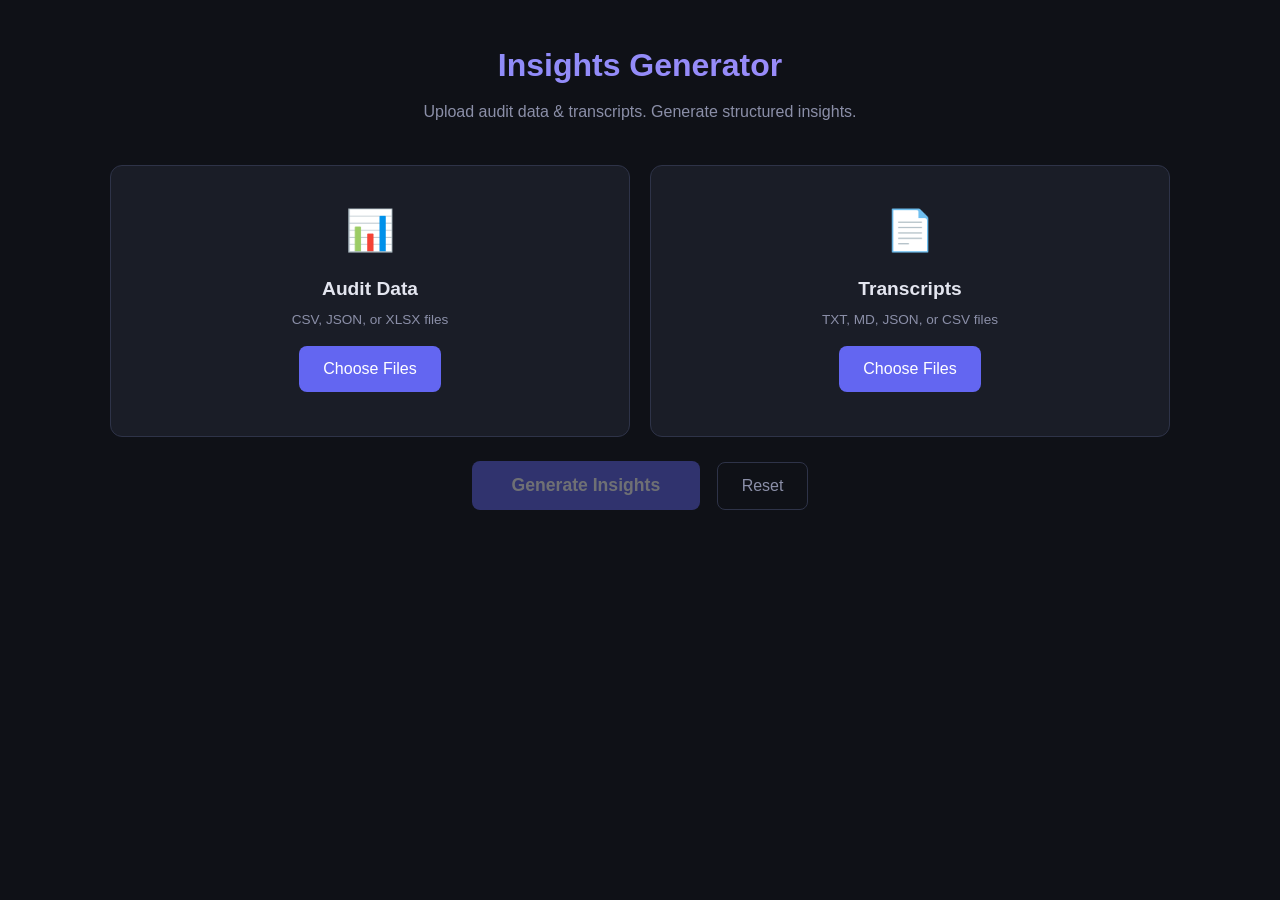
==== static/index.html @ 97bd906c "Build Insights Generator: upload audit data & transcripts, generate structured dashboard - Flask bac" ====
<!DOCTYPE html>
<html lang="en">
<head>
  <meta charset="UTF-8">
  <meta name="viewport" content="width=device-width, initial-scale=1.0">
  <title>Insights Generator</title>
  <link rel="stylesheet" href="/static/style.css">
</head>
<body>
  <header>
    <h1>Insights Generator</h1>
    <p class="subtitle">Upload audit data &amp; transcripts. Generate structured insights.</p>
  </header>

  <main>
    <!-- ── Upload Section ── -->
    <section class="upload-section">
      <div class="upload-card">
        <div class="upload-icon">&#128202;</div>
        <h2>Audit Data</h2>
        <p>CSV, JSON, or XLSX files</p>
        <label class="file-input-label">
          Choose Files
          <input type="file" id="auditFiles" multiple accept=".csv,.json,.xlsx" />
        </label>
        <div id="auditFileList" class="file-list"></div>
      </div>

      <div class="upload-card">
        <div class="upload-icon">&#128196;</div>
        <h2>Transcripts</h2>
        <p>TXT, MD, JSON, or CSV files</p>
        <label class="file-input-label">
          Choose Files
          <input type="file" id="transcriptFiles" multiple accept=".txt,.md,.json,.csv" />
        </label>
        <div id="transcriptFileList" class="file-list"></div>
      </div>
    </section>

    <!-- ── Action Buttons ── -->
    <section class="actions">
      <button id="generateBtn" class="btn-primary" disabled>Generate Insights</button>
      <button id="resetBtn" class="btn-secondary">Reset</button>
    </section>

    <!-- ── Loading ── -->
    <div id="loading" class="loading hidden">
      <div class="spinner"></div>
      <p>Analyzing data and generating insights...</p>
    </div>

    <!-- ── Dashboard ── -->
    <section id="dashboard" class="dashboard hidden">

      <!-- Risk Score -->
      <div class="dash-row">
        <div class="card risk-card" id="riskCard">
          <h3>Risk Score</h3>
          <div class="risk-score-display">
            <div class="score-circle" id="scoreCircle">
              <span id="scoreValue">--</span>
            </div>
            <span class="risk-level" id="riskLevel">--</span>
          </div>
          <div class="risk-indicators" id="riskIndicators"></div>
        </div>

        <div class="card">
          <h3>Summary</h3>
          <div id="summaryContent" class="summary-content"></div>
        </div>

        <div class="card">
          <h3>Severity Distribution</h3>
          <canvas id="severityChart" width="300" height="200"></canvas>
        </div>
      </div>

      <!-- Category Breakdown -->
      <div class="dash-row">
        <div class="card wide">
          <h3>Category Breakdown</h3>
          <canvas id="categoryChart" width="600" height="250"></canvas>
        </div>
      </div>

      <!-- Trend Data -->
      <div class="dash-row" id="trendRow">
        <div class="card wide">
          <h3>Trend Over Time</h3>
          <canvas id="trendChart" width="600" height="250"></canvas>
        </div>
      </div>

      <!-- Key Findings -->
      <div class="dash-row">
        <div class="card wide">
          <h3>Key Findings</h3>
          <div id="findingsTable" class="table-container"></div>
        </div>
      </div>

      <!-- Compliance Gaps -->
      <div class="dash-row">
        <div class="card wide">
          <h3>Compliance Gaps</h3>
          <div id="gapsTable" class="table-container"></div>
        </div>
      </div>

      <!-- Themes -->
      <div class="dash-row">
        <div class="card">
          <h3>Top Themes</h3>
          <div id="themesList" class="themes-list"></div>
        </div>

        <div class="card">
          <h3>Action Items</h3>
          <div id="actionsList" class="actions-list"></div>
        </div>
      </div>

    </section>
  </main>

  <script src="/static/app.js"></script>
</body>
</html>
---- static/style.css ----
/* ── Reset & Base ── */
*, *::before, *::after { box-sizing: border-box; margin: 0; padding: 0; }

:root {
  --bg: #0f1117;
  --surface: #1a1d27;
  --surface-2: #242836;
  --border: #2e3348;
  --text: #e4e6f0;
  --text-dim: #8b8fa8;
  --accent: #6366f1;
  --accent-light: #818cf8;
  --green: #22c55e;
  --yellow: #eab308;
  --orange: #f97316;
  --red: #ef4444;
  --radius: 12px;
}

body {
  font-family: -apple-system, BlinkMacSystemFont, 'Segoe UI', Roboto, sans-serif;
  background: var(--bg);
  color: var(--text);
  min-height: 100vh;
  line-height: 1.6;
}

/* ── Header ── */
header {
  text-align: center;
  padding: 40px 20px 20px;
}
header h1 {
  font-size: 2rem;
  font-weight: 700;
  background: linear-gradient(135deg, var(--accent-light), #a78bfa);
  -webkit-background-clip: text;
  -webkit-text-fill-color: transparent;
}
.subtitle { color: var(--text-dim); margin-top: 8px; }

/* ── Main ── */
main { max-width: 1100px; margin: 0 auto; padding: 20px; }

/* ── Upload Section ── */
.upload-section {
  display: grid;
  grid-template-columns: 1fr 1fr;
  gap: 20px;
  margin-bottom: 24px;
}
.upload-card {
  background: var(--surface);
  border: 1px solid var(--border);
  border-radius: var(--radius);
  padding: 32px;
  text-align: center;
  transition: border-color 0.2s;
}
.upload-card:hover { border-color: var(--accent); }
.upload-icon { font-size: 2.5rem; margin-bottom: 12px; }
.upload-card h2 { font-size: 1.2rem; margin-bottom: 4px; }
.upload-card p { color: var(--text-dim); font-size: 0.85rem; margin-bottom: 16px; }

.file-input-label {
  display: inline-block;
  background: var(--accent);
  color: #fff;
  padding: 10px 24px;
  border-radius: 8px;
  cursor: pointer;
  font-weight: 500;
  transition: background 0.2s;
}
.file-input-label:hover { background: var(--accent-light); }
.file-input-label input { display: none; }

.file-list {
  margin-top: 12px;
  text-align: left;
  font-size: 0.85rem;
  color: var(--green);
}
.file-list .file-item {
  padding: 4px 0;
  border-bottom: 1px solid var(--border);
}

/* ── Actions ── */
.actions { text-align: center; margin-bottom: 32px; }
.btn-primary {
  background: var(--accent);
  color: #fff;
  border: none;
  padding: 14px 40px;
  border-radius: 8px;
  font-size: 1.1rem;
  font-weight: 600;
  cursor: pointer;
  transition: all 0.2s;
  margin-right: 12px;
}
.btn-primary:disabled { opacity: 0.4; cursor: not-allowed; }
.btn-primary:not(:disabled):hover { background: var(--accent-light); transform: translateY(-1px); }

.btn-secondary {
  background: transparent;
  color: var(--text-dim);
  border: 1px solid var(--border);
  padding: 14px 24px;
  border-radius: 8px;
  font-size: 1rem;
  cursor: pointer;
  transition: all 0.2s;
}
.btn-secondary:hover { border-color: var(--text-dim); color: var(--text); }

/* ── Loading ── */
.loading { text-align: center; padding: 48px; }
.spinner {
  width: 40px; height: 40px;
  border: 3px solid var(--border);
  border-top-color: var(--accent);
  border-radius: 50%;
  animation: spin 0.8s linear infinite;
  margin: 0 auto 16px;
}
@keyframes spin { to { transform: rotate(360deg); } }

/* ── Dashboard ── */
.dashboard { animation: fadeIn 0.4s ease; }
@keyframes fadeIn { from { opacity: 0; transform: translateY(12px); } to { opacity: 1; transform: none; } }

.dash-row {
  display: grid;
  gap: 20px;
  margin-bottom: 20px;
}
.dash-row:first-child { grid-template-columns: 1fr 1fr 1fr; }
.dash-row .wide { grid-column: 1 / -1; }

.card {
  background: var(--surface);
  border: 1px solid var(--border);
  border-radius: var(--radius);
  padding: 24px;
}
.card h3 {
  font-size: 0.9rem;
  color: var(--text-dim);
  text-transform: uppercase;
  letter-spacing: 0.05em;
  margin-bottom: 16px;
}

/* ── Risk Score ── */
.risk-score-display { display: flex; align-items: center; gap: 20px; margin-bottom: 12px; }
.score-circle {
  width: 90px; height: 90px;
  border-radius: 50%;
  display: flex; align-items: center; justify-content: center;
  font-size: 1.8rem; font-weight: 700;
  border: 4px solid var(--border);
  transition: border-color 0.3s;
}
.risk-level { font-size: 1.4rem; font-weight: 600; }

.risk-low { border-color: var(--green); color: var(--green); }
.risk-medium { border-color: var(--yellow); color: var(--yellow); }
.risk-high { border-color: var(--orange); color: var(--orange); }
.risk-critical { border-color: var(--red); color: var(--red); }

.risk-indicators { font-size: 0.85rem; color: var(--text-dim); }

/* ── Summary ── */
.summary-content .summary-item {
  display: flex; justify-content: space-between;
  padding: 8px 0;
  border-bottom: 1px solid var(--border);
  font-size: 0.9rem;
}
.summary-item .label { color: var(--text-dim); }
.summary-item .value { font-weight: 600; }

/* ── Tables ── */
.table-container { overflow-x: auto; }
.table-container table { width: 100%; border-collapse: collapse; font-size: 0.85rem; }
.table-container th {
  text-align: left;
  padding: 10px 12px;
  background: var(--surface-2);
  color: var(--text-dim);
  font-weight: 500;
  border-bottom: 1px solid var(--border);
}
.table-container td {
  padding: 10px 12px;
  border-bottom: 1px solid var(--border);
  max-width: 500px;
  word-wrap: break-word;
}

/* ── Themes & Actions ── */
.themes-list .theme-item, .actions-list .action-item {
  padding: 8px 0;
  border-bottom: 1px solid var(--border);
  font-size: 0.85rem;
}
.theme-item .freq {
  display: inline-block;
  background: var(--accent);
  color: #fff;
  padding: 2px 8px;
  border-radius: 10px;
  font-size: 0.75rem;
  margin-left: 8px;
}
.action-item::before {
  content: "\2192 ";
  color: var(--accent);
  font-weight: 600;
}

.badge {
  display: inline-block;
  padding: 2px 10px;
  border-radius: 10px;
  font-size: 0.75rem;
  font-weight: 600;
}
.badge-audit { background: #312e81; color: var(--accent-light); }
.badge-transcript { background: #1e3a2f; color: var(--green); }

.hidden { display: none !important; }

/* ── Empty State ── */
.empty-state { text-align: center; padding: 24px; color: var(--text-dim); }

/* ── Responsive ── */
@media (max-width: 768px) {
  .upload-section { grid-template-columns: 1fr; }
  .dash-row:first-child { grid-template-columns: 1fr; }
}
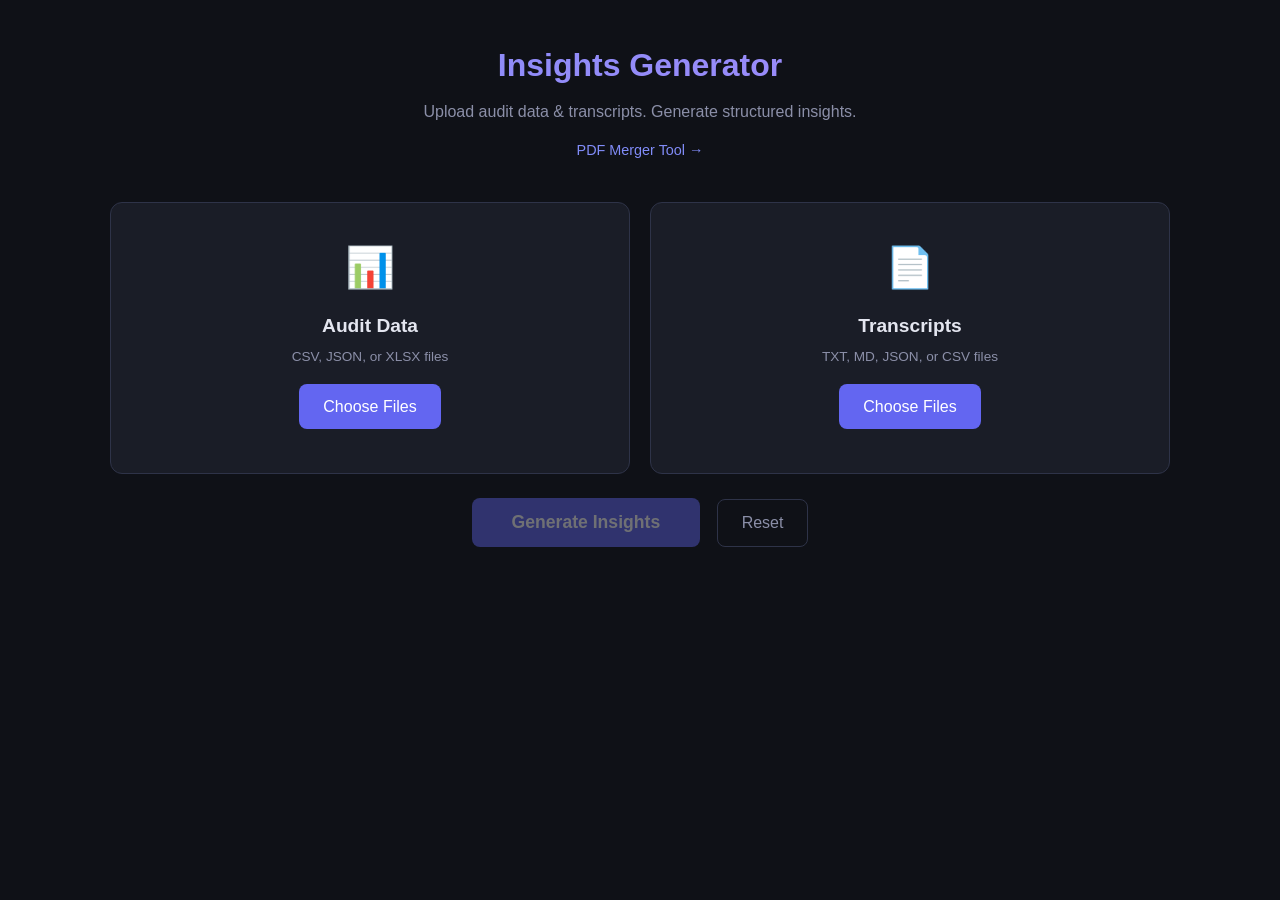
==== commit 5329725e: "Add PDF Merger tool: upload, reorder, and merge multiple PDFs - Backend: Flask routes for upload, li" ====
--- a/static/index.html
+++ b/static/index.html
@@ -10,6 +10,7 @@
   <header>
     <h1>Insights Generator</h1>
     <p class="subtitle">Upload audit data &amp; transcripts. Generate structured insights.</p>
+    <nav style="margin-top:12px"><a href="/pdf-merger" style="color:#818cf8;text-decoration:none;font-size:0.9rem">PDF Merger Tool &rarr;</a></nav>
   </header>
 
   <main>
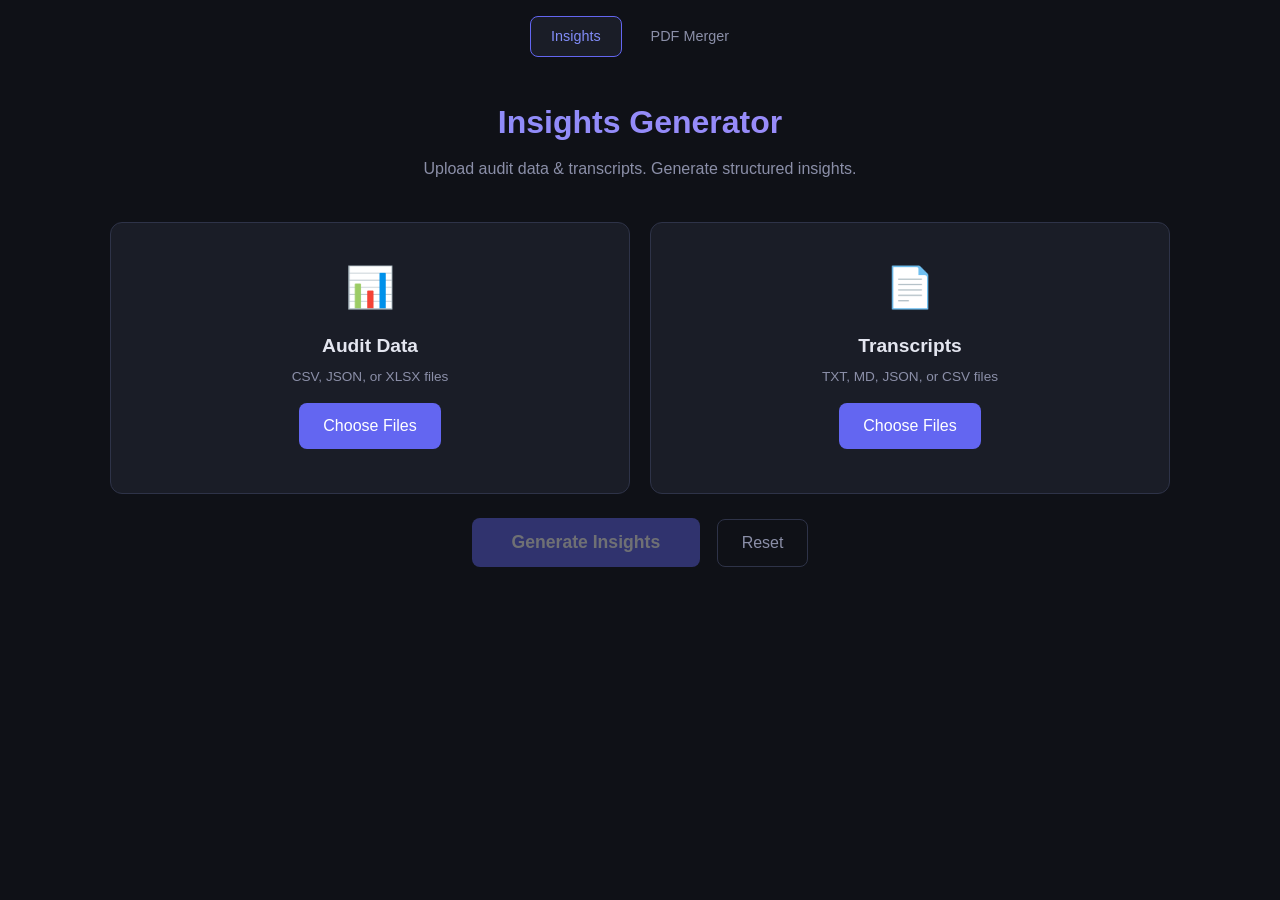
==== commit 995a5789: "Add CLAUDE.md and interactive PDF merger tool - Create comprehensive CLAUDE.md documenting codebase " ====
--- a/static/index.html
+++ b/static/index.html
@@ -5,12 +5,17 @@
   <meta name="viewport" content="width=device-width, initial-scale=1.0">
   <title>Insights Generator</title>
   <link rel="stylesheet" href="/static/style.css">
+  <link rel="stylesheet" href="/static/pdf_merger.css">
 </head>
 <body>
+  <nav class="topnav">
+    <a href="/" class="nav-link active">Insights</a>
+    <a href="/pdf-merger" class="nav-link">PDF Merger</a>
+  </nav>
+
   <header>
     <h1>Insights Generator</h1>
     <p class="subtitle">Upload audit data &amp; transcripts. Generate structured insights.</p>
-    <nav style="margin-top:12px"><a href="/pdf-merger" style="color:#818cf8;text-decoration:none;font-size:0.9rem">PDF Merger Tool &rarr;</a></nav>
   </header>
 
   <main>
--- a/static/pdf_merger.css
+++ b/static/pdf_merger.css
@@ -0,0 +1,235 @@
+/* ── PDF Merger Styles ── */
+
+/* ── Top Navigation ── */
+.topnav {
+  display: flex;
+  justify-content: center;
+  gap: 8px;
+  padding: 16px 20px 0;
+}
+.nav-link {
+  color: var(--text-dim);
+  text-decoration: none;
+  padding: 8px 20px;
+  border-radius: 8px;
+  font-size: 0.9rem;
+  font-weight: 500;
+  transition: all 0.2s;
+  border: 1px solid transparent;
+}
+.nav-link:hover {
+  color: var(--text);
+  background: var(--surface);
+  border-color: var(--border);
+}
+.nav-link.active {
+  color: var(--accent-light);
+  background: var(--surface);
+  border-color: var(--accent);
+}
+
+/* ── Drop Zone ── */
+.drop-zone {
+  background: var(--surface);
+  border: 2px dashed var(--border);
+  border-radius: var(--radius);
+  padding: 48px 32px;
+  text-align: center;
+  transition: all 0.25s ease;
+  cursor: pointer;
+  margin-bottom: 24px;
+}
+.drop-zone:hover {
+  border-color: var(--accent);
+  background: var(--surface-2);
+}
+.drop-zone.drag-over {
+  border-color: var(--accent-light);
+  background: rgba(99, 102, 241, 0.08);
+  transform: scale(1.01);
+}
+
+.drop-zone-content { pointer-events: none; }
+.drop-zone-content .file-input-label { pointer-events: auto; }
+
+.drop-icon {
+  color: var(--accent);
+  margin-bottom: 16px;
+}
+.drop-text {
+  font-size: 1.1rem;
+  font-weight: 500;
+  color: var(--text);
+  margin-bottom: 4px;
+}
+.drop-subtext {
+  color: var(--text-dim);
+  font-size: 0.85rem;
+  margin-bottom: 12px;
+}
+
+/* ── File List Section ── */
+.file-list-section {
+  margin-bottom: 24px;
+}
+.file-list-header {
+  display: flex;
+  justify-content: space-between;
+  align-items: center;
+  margin-bottom: 4px;
+}
+.file-list-header h2 {
+  font-size: 1.1rem;
+  font-weight: 600;
+}
+.file-count {
+  color: var(--text-dim);
+  font-size: 0.85rem;
+  background: var(--surface-2);
+  padding: 4px 12px;
+  border-radius: 20px;
+}
+.reorder-hint {
+  color: var(--text-dim);
+  font-size: 0.8rem;
+  margin-bottom: 12px;
+}
+
+.pdf-file-list {
+  list-style: none;
+  padding: 0;
+}
+
+.pdf-file-item {
+  display: flex;
+  align-items: center;
+  gap: 12px;
+  background: var(--surface);
+  border: 1px solid var(--border);
+  border-radius: 8px;
+  padding: 12px 16px;
+  margin-bottom: 8px;
+  transition: all 0.2s;
+  cursor: grab;
+}
+.pdf-file-item:hover {
+  border-color: var(--accent);
+  background: var(--surface-2);
+}
+.pdf-file-item.dragging {
+  opacity: 0.4;
+  transform: scale(0.98);
+}
+.pdf-file-item.drag-target {
+  border-color: var(--accent-light);
+  box-shadow: 0 0 0 2px rgba(99, 102, 241, 0.2);
+}
+
+.drag-handle {
+  color: var(--text-dim);
+  flex-shrink: 0;
+  cursor: grab;
+  display: flex;
+  align-items: center;
+}
+.drag-handle:active { cursor: grabbing; }
+
+.file-index {
+  display: inline-flex;
+  align-items: center;
+  justify-content: center;
+  width: 26px;
+  height: 26px;
+  background: var(--accent);
+  color: #fff;
+  border-radius: 50%;
+  font-size: 0.75rem;
+  font-weight: 700;
+  flex-shrink: 0;
+}
+
+.file-icon {
+  flex-shrink: 0;
+  display: flex;
+  align-items: center;
+}
+
+.file-name {
+  flex: 1;
+  font-weight: 500;
+  font-size: 0.9rem;
+  white-space: nowrap;
+  overflow: hidden;
+  text-overflow: ellipsis;
+}
+
+.file-size {
+  color: var(--text-dim);
+  font-size: 0.8rem;
+  flex-shrink: 0;
+}
+
+.remove-btn {
+  background: none;
+  border: none;
+  color: var(--text-dim);
+  cursor: pointer;
+  padding: 4px;
+  border-radius: 4px;
+  display: flex;
+  align-items: center;
+  transition: all 0.15s;
+  flex-shrink: 0;
+}
+.remove-btn:hover {
+  color: var(--red);
+  background: rgba(239, 68, 68, 0.1);
+}
+
+/* ── Progress Bar ── */
+.progress-bar-container {
+  text-align: center;
+  margin: 24px 0;
+}
+.progress-label {
+  color: var(--text-dim);
+  font-size: 0.9rem;
+  margin-bottom: 10px;
+}
+.progress-track {
+  width: 100%;
+  height: 8px;
+  background: var(--surface-2);
+  border-radius: 4px;
+  overflow: hidden;
+}
+.progress-fill {
+  height: 100%;
+  background: linear-gradient(90deg, var(--accent), var(--accent-light));
+  border-radius: 4px;
+  transition: width 0.3s ease;
+  width: 0%;
+}
+
+/* ── Success Message ── */
+.success-msg {
+  display: flex;
+  align-items: center;
+  justify-content: center;
+  gap: 10px;
+  background: rgba(34, 197, 94, 0.08);
+  border: 1px solid rgba(34, 197, 94, 0.3);
+  border-radius: var(--radius);
+  padding: 16px 24px;
+  margin-top: 20px;
+  color: var(--green);
+  font-weight: 500;
+  animation: fadeIn 0.4s ease;
+}
+
+/* ── Responsive ── */
+@media (max-width: 768px) {
+  .drop-zone { padding: 32px 20px; }
+  .pdf-file-item { padding: 10px 12px; gap: 8px; }
+  .file-name { font-size: 0.8rem; }
+}
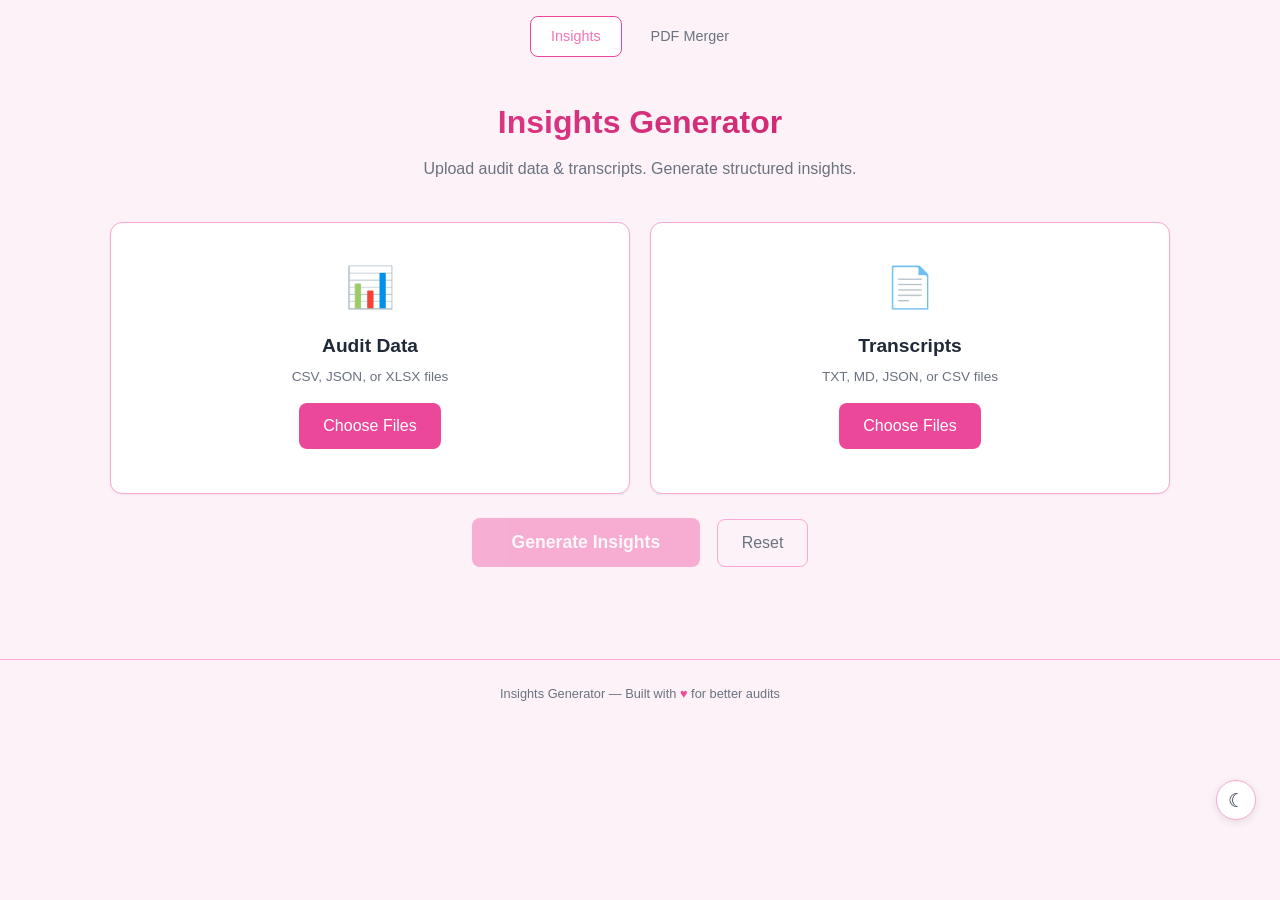
==== commit 1d9dfe34: "Add dark/light mode toggle, toast notifications, donut chart, CSV export, search/filter, and card an" ====
--- a/static/index.html
+++ b/static/index.html
@@ -8,6 +8,12 @@
   <link rel="stylesheet" href="/static/pdf_merger.css">
 </head>
 <body>
+  <!-- Toast Container -->
+  <div class="toast-container" id="toastContainer"></div>
+
+  <!-- Theme Toggle -->
+  <button class="theme-toggle" id="themeToggle" title="Toggle dark/light mode">&#9790;</button>
+
   <nav class="topnav">
     <a href="/" class="nav-link active">Insights</a>
     <a href="/pdf-merger" class="nav-link">PDF Merger</a>
@@ -102,7 +108,24 @@
       <!-- Key Findings -->
       <div class="dash-row">
         <div class="card wide">
-          <h3>Key Findings</h3>
+          <h3>
+            Key Findings
+            <button class="btn-icon" id="exportFindingsBtn" title="Export as CSV">
+              <svg width="16" height="16" viewBox="0 0 24 24" fill="none" stroke="currentColor" stroke-width="2" stroke-linecap="round" stroke-linejoin="round">
+                <path d="M21 15v4a2 2 0 0 1-2 2H5a2 2 0 0 1-2-2v-4"/>
+                <polyline points="7 10 12 15 17 10"/>
+                <line x1="12" y1="15" x2="12" y2="3"/>
+              </svg>
+            </button>
+          </h3>
+          <div class="toolbar">
+            <input type="text" class="search-input" id="findingsSearch" placeholder="Search findings..." />
+            <select class="filter-select" id="findingsSourceFilter">
+              <option value="all">All Sources</option>
+              <option value="audit">Audit</option>
+              <option value="transcript">Transcript</option>
+            </select>
+          </div>
           <div id="findingsTable" class="table-container"></div>
         </div>
       </div>
@@ -110,12 +133,21 @@
       <!-- Compliance Gaps -->
       <div class="dash-row">
         <div class="card wide">
-          <h3>Compliance Gaps</h3>
+          <h3>
+            Compliance Gaps
+            <button class="btn-icon" id="exportGapsBtn" title="Export as CSV">
+              <svg width="16" height="16" viewBox="0 0 24 24" fill="none" stroke="currentColor" stroke-width="2" stroke-linecap="round" stroke-linejoin="round">
+                <path d="M21 15v4a2 2 0 0 1-2 2H5a2 2 0 0 1-2-2v-4"/>
+                <polyline points="7 10 12 15 17 10"/>
+                <line x1="12" y1="15" x2="12" y2="3"/>
+              </svg>
+            </button>
+          </h3>
           <div id="gapsTable" class="table-container"></div>
         </div>
       </div>
 
-      <!-- Themes -->
+      <!-- Themes & Actions -->
       <div class="dash-row">
         <div class="card">
           <h3>Top Themes</h3>
@@ -123,7 +155,16 @@
         </div>
 
         <div class="card">
-          <h3>Action Items</h3>
+          <h3>
+            Action Items
+            <button class="btn-icon" id="exportActionsBtn" title="Export as CSV">
+              <svg width="16" height="16" viewBox="0 0 24 24" fill="none" stroke="currentColor" stroke-width="2" stroke-linecap="round" stroke-linejoin="round">
+                <path d="M21 15v4a2 2 0 0 1-2 2H5a2 2 0 0 1-2-2v-4"/>
+                <polyline points="7 10 12 15 17 10"/>
+                <line x1="12" y1="15" x2="12" y2="3"/>
+              </svg>
+            </button>
+          </h3>
           <div id="actionsList" class="actions-list"></div>
         </div>
       </div>
@@ -131,6 +172,10 @@
     </section>
   </main>
 
+  <footer class="site-footer">
+    <p>Insights Generator &mdash; Built with <span class="footer-heart">&#9829;</span> for better audits</p>
+  </footer>
+
   <script src="/static/app.js"></script>
 </body>
 </html>
--- a/static/style.css
+++ b/static/style.css
@@ -2,19 +2,35 @@
 *, *::before, *::after { box-sizing: border-box; margin: 0; padding: 0; }
 
 :root {
+  --bg: #fdf2f8;
+  --surface: #ffffff;
+  --surface-2: #fce7f3;
+  --border: #f9a8d4;
+  --text: #1f2937;
+  --text-dim: #6b7280;
+  --accent: #ec4899;
+  --accent-light: #f472b6;
+  --green: #16a34a;
+  --yellow: #ca8a04;
+  --orange: #ea580c;
+  --red: #dc2626;
+  --radius: 12px;
+}
+
+/* ── Dark Theme ── */
+body.dark {
   --bg: #0f1117;
   --surface: #1a1d27;
   --surface-2: #242836;
   --border: #2e3348;
   --text: #e4e6f0;
   --text-dim: #8b8fa8;
-  --accent: #6366f1;
-  --accent-light: #818cf8;
+  --accent: #ec4899;
+  --accent-light: #f472b6;
   --green: #22c55e;
   --yellow: #eab308;
   --orange: #f97316;
   --red: #ef4444;
-  --radius: 12px;
 }
 
 body {
@@ -23,6 +39,7 @@
   color: var(--text);
   min-height: 100vh;
   line-height: 1.6;
+  transition: background 0.3s, color 0.3s;
 }
 
 /* ── Header ── */
@@ -33,7 +50,7 @@
 header h1 {
   font-size: 2rem;
   font-weight: 700;
-  background: linear-gradient(135deg, var(--accent-light), #a78bfa);
+  background: linear-gradient(135deg, var(--accent), #be185d);
   -webkit-background-clip: text;
   -webkit-text-fill-color: transparent;
 }
@@ -55,9 +72,10 @@
   border-radius: var(--radius);
   padding: 32px;
   text-align: center;
-  transition: border-color 0.2s;
-}
-.upload-card:hover { border-color: var(--accent); }
+  transition: all 0.3s;
+  box-shadow: 0 1px 3px rgba(0,0,0,0.06);
+}
+.upload-card:hover { border-color: var(--accent); box-shadow: 0 4px 12px rgba(236,72,153,0.15); }
 .upload-icon { font-size: 2.5rem; margin-bottom: 12px; }
 .upload-card h2 { font-size: 1.2rem; margin-bottom: 4px; }
 .upload-card p { color: var(--text-dim); font-size: 0.85rem; margin-bottom: 16px; }
@@ -114,6 +132,23 @@
   transition: all 0.2s;
 }
 .btn-secondary:hover { border-color: var(--text-dim); color: var(--text); }
+
+/* ── Small icon button ── */
+.btn-icon {
+  background: var(--surface);
+  border: 1px solid var(--border);
+  color: var(--text-dim);
+  width: 36px;
+  height: 36px;
+  border-radius: 8px;
+  cursor: pointer;
+  display: inline-flex;
+  align-items: center;
+  justify-content: center;
+  transition: all 0.2s;
+  margin-left: 8px;
+}
+.btn-icon:hover { border-color: var(--accent); color: var(--accent); background: var(--surface-2); }
 
 /* ── Loading ── */
 .loading { text-align: center; padding: 48px; }
@@ -131,6 +166,24 @@
 .dashboard { animation: fadeIn 0.4s ease; }
 @keyframes fadeIn { from { opacity: 0; transform: translateY(12px); } to { opacity: 1; transform: none; } }
 
+/* ── Staggered card entrance ── */
+@keyframes cardSlideIn {
+  from { opacity: 0; transform: translateY(20px); }
+  to { opacity: 1; transform: none; }
+}
+.dashboard .card {
+  animation: cardSlideIn 0.5s ease both;
+}
+.dashboard .dash-row:nth-child(1) .card:nth-child(1) { animation-delay: 0s; }
+.dashboard .dash-row:nth-child(1) .card:nth-child(2) { animation-delay: 0.08s; }
+.dashboard .dash-row:nth-child(1) .card:nth-child(3) { animation-delay: 0.16s; }
+.dashboard .dash-row:nth-child(2) .card { animation-delay: 0.24s; }
+.dashboard .dash-row:nth-child(3) .card { animation-delay: 0.32s; }
+.dashboard .dash-row:nth-child(4) .card { animation-delay: 0.40s; }
+.dashboard .dash-row:nth-child(5) .card { animation-delay: 0.48s; }
+.dashboard .dash-row:nth-child(6) .card:nth-child(1) { animation-delay: 0.56s; }
+.dashboard .dash-row:nth-child(6) .card:nth-child(2) { animation-delay: 0.64s; }
+
 .dash-row {
   display: grid;
   gap: 20px;
@@ -144,6 +197,11 @@
   border: 1px solid var(--border);
   border-radius: var(--radius);
   padding: 24px;
+  box-shadow: 0 1px 3px rgba(0,0,0,0.06);
+  transition: all 0.3s;
+}
+.card:hover {
+  box-shadow: 0 4px 16px rgba(236,72,153,0.1);
 }
 .card h3 {
   font-size: 0.9rem;
@@ -151,6 +209,9 @@
   text-transform: uppercase;
   letter-spacing: 0.05em;
   margin-bottom: 16px;
+  display: flex;
+  align-items: center;
+  justify-content: space-between;
 }
 
 /* ── Risk Score ── */
@@ -228,16 +289,147 @@
   font-size: 0.75rem;
   font-weight: 600;
 }
-.badge-audit { background: #312e81; color: var(--accent-light); }
-.badge-transcript { background: #1e3a2f; color: var(--green); }
+.badge-audit { background: #fce7f3; color: #be185d; }
+.badge-transcript { background: #dcfce7; color: #16a34a; }
+body.dark .badge-audit { background: #4a1942; color: #f472b6; }
+body.dark .badge-transcript { background: #1e3a2f; color: #22c55e; }
 
 .hidden { display: none !important; }
 
 /* ── Empty State ── */
 .empty-state { text-align: center; padding: 24px; color: var(--text-dim); }
+
+/* ── Search & Filter Bar ── */
+.toolbar {
+  display: flex;
+  gap: 10px;
+  margin-bottom: 12px;
+  flex-wrap: wrap;
+  align-items: center;
+}
+.search-input {
+  flex: 1;
+  min-width: 180px;
+  padding: 8px 14px;
+  border: 1px solid var(--border);
+  border-radius: 8px;
+  background: var(--surface);
+  color: var(--text);
+  font-size: 0.85rem;
+  outline: none;
+  transition: border-color 0.2s;
+}
+.search-input:focus { border-color: var(--accent); }
+.search-input::placeholder { color: var(--text-dim); }
+
+.filter-select {
+  padding: 8px 12px;
+  border: 1px solid var(--border);
+  border-radius: 8px;
+  background: var(--surface);
+  color: var(--text);
+  font-size: 0.85rem;
+  outline: none;
+  cursor: pointer;
+  transition: border-color 0.2s;
+}
+.filter-select:focus { border-color: var(--accent); }
+
+/* ── Toast Notifications ── */
+.toast-container {
+  position: fixed;
+  top: 20px;
+  right: 20px;
+  z-index: 9999;
+  display: flex;
+  flex-direction: column;
+  gap: 8px;
+}
+.toast {
+  display: flex;
+  align-items: center;
+  gap: 10px;
+  padding: 14px 20px;
+  border-radius: 10px;
+  font-size: 0.9rem;
+  font-weight: 500;
+  box-shadow: 0 8px 24px rgba(0,0,0,0.15);
+  animation: toastIn 0.35s ease, toastOut 0.35s ease 3.65s forwards;
+  max-width: 380px;
+}
+.toast-success {
+  background: #dcfce7;
+  color: #166534;
+  border: 1px solid #86efac;
+}
+.toast-error {
+  background: #fef2f2;
+  color: #991b1b;
+  border: 1px solid #fca5a5;
+}
+.toast-info {
+  background: #fce7f3;
+  color: #9d174d;
+  border: 1px solid #f9a8d4;
+}
+body.dark .toast-success { background: #14532d; color: #86efac; border-color: #22c55e; }
+body.dark .toast-error { background: #450a0a; color: #fca5a5; border-color: #ef4444; }
+body.dark .toast-info { background: #4a1942; color: #f9a8d4; border-color: #ec4899; }
+
+@keyframes toastIn {
+  from { opacity: 0; transform: translateX(60px); }
+  to { opacity: 1; transform: none; }
+}
+@keyframes toastOut {
+  from { opacity: 1; transform: none; }
+  to { opacity: 0; transform: translateX(60px); }
+}
+
+/* ── Theme Toggle ── */
+.theme-toggle {
+  background: var(--surface);
+  border: 1px solid var(--border);
+  color: var(--text);
+  width: 40px;
+  height: 40px;
+  border-radius: 50%;
+  cursor: pointer;
+  display: flex;
+  align-items: center;
+  justify-content: center;
+  font-size: 1.2rem;
+  transition: all 0.3s;
+  position: fixed;
+  bottom: 80px;
+  right: 24px;
+  z-index: 100;
+  box-shadow: 0 2px 8px rgba(0,0,0,0.1);
+}
+.theme-toggle:hover {
+  border-color: var(--accent);
+  transform: scale(1.1);
+  box-shadow: 0 4px 16px rgba(236,72,153,0.2);
+}
+
+/* ── Footer ── */
+.site-footer {
+  text-align: center;
+  padding: 24px 20px;
+  margin-top: 40px;
+  border-top: 1px solid var(--border);
+  color: var(--text-dim);
+  font-size: 0.8rem;
+}
+.site-footer a {
+  color: var(--accent);
+  text-decoration: none;
+}
+.site-footer a:hover { text-decoration: underline; }
+.footer-heart { color: var(--accent); }
 
 /* ── Responsive ── */
 @media (max-width: 768px) {
   .upload-section { grid-template-columns: 1fr; }
   .dash-row:first-child { grid-template-columns: 1fr; }
-}
+  .toolbar { flex-direction: column; }
+}
--- a/static/pdf_merger.css
+++ b/static/pdf_merger.css
@@ -38,6 +38,7 @@
   transition: all 0.25s ease;
   cursor: pointer;
   margin-bottom: 24px;
+  box-shadow: 0 1px 3px rgba(0,0,0,0.06);
 }
 .drop-zone:hover {
   border-color: var(--accent);
@@ -45,7 +46,7 @@
 }
 .drop-zone.drag-over {
   border-color: var(--accent-light);
-  background: rgba(99, 102, 241, 0.08);
+  background: rgba(236, 72, 153, 0.08);
   transform: scale(1.01);
 }
 
@@ -111,6 +112,7 @@
   margin-bottom: 8px;
   transition: all 0.2s;
   cursor: grab;
+  box-shadow: 0 1px 3px rgba(0,0,0,0.06);
 }
 .pdf-file-item:hover {
   border-color: var(--accent);
@@ -122,7 +124,7 @@
 }
 .pdf-file-item.drag-target {
   border-color: var(--accent-light);
-  box-shadow: 0 0 0 2px rgba(99, 102, 241, 0.2);
+  box-shadow: 0 0 0 2px rgba(236, 72, 153, 0.2);
 }
 
 .drag-handle {
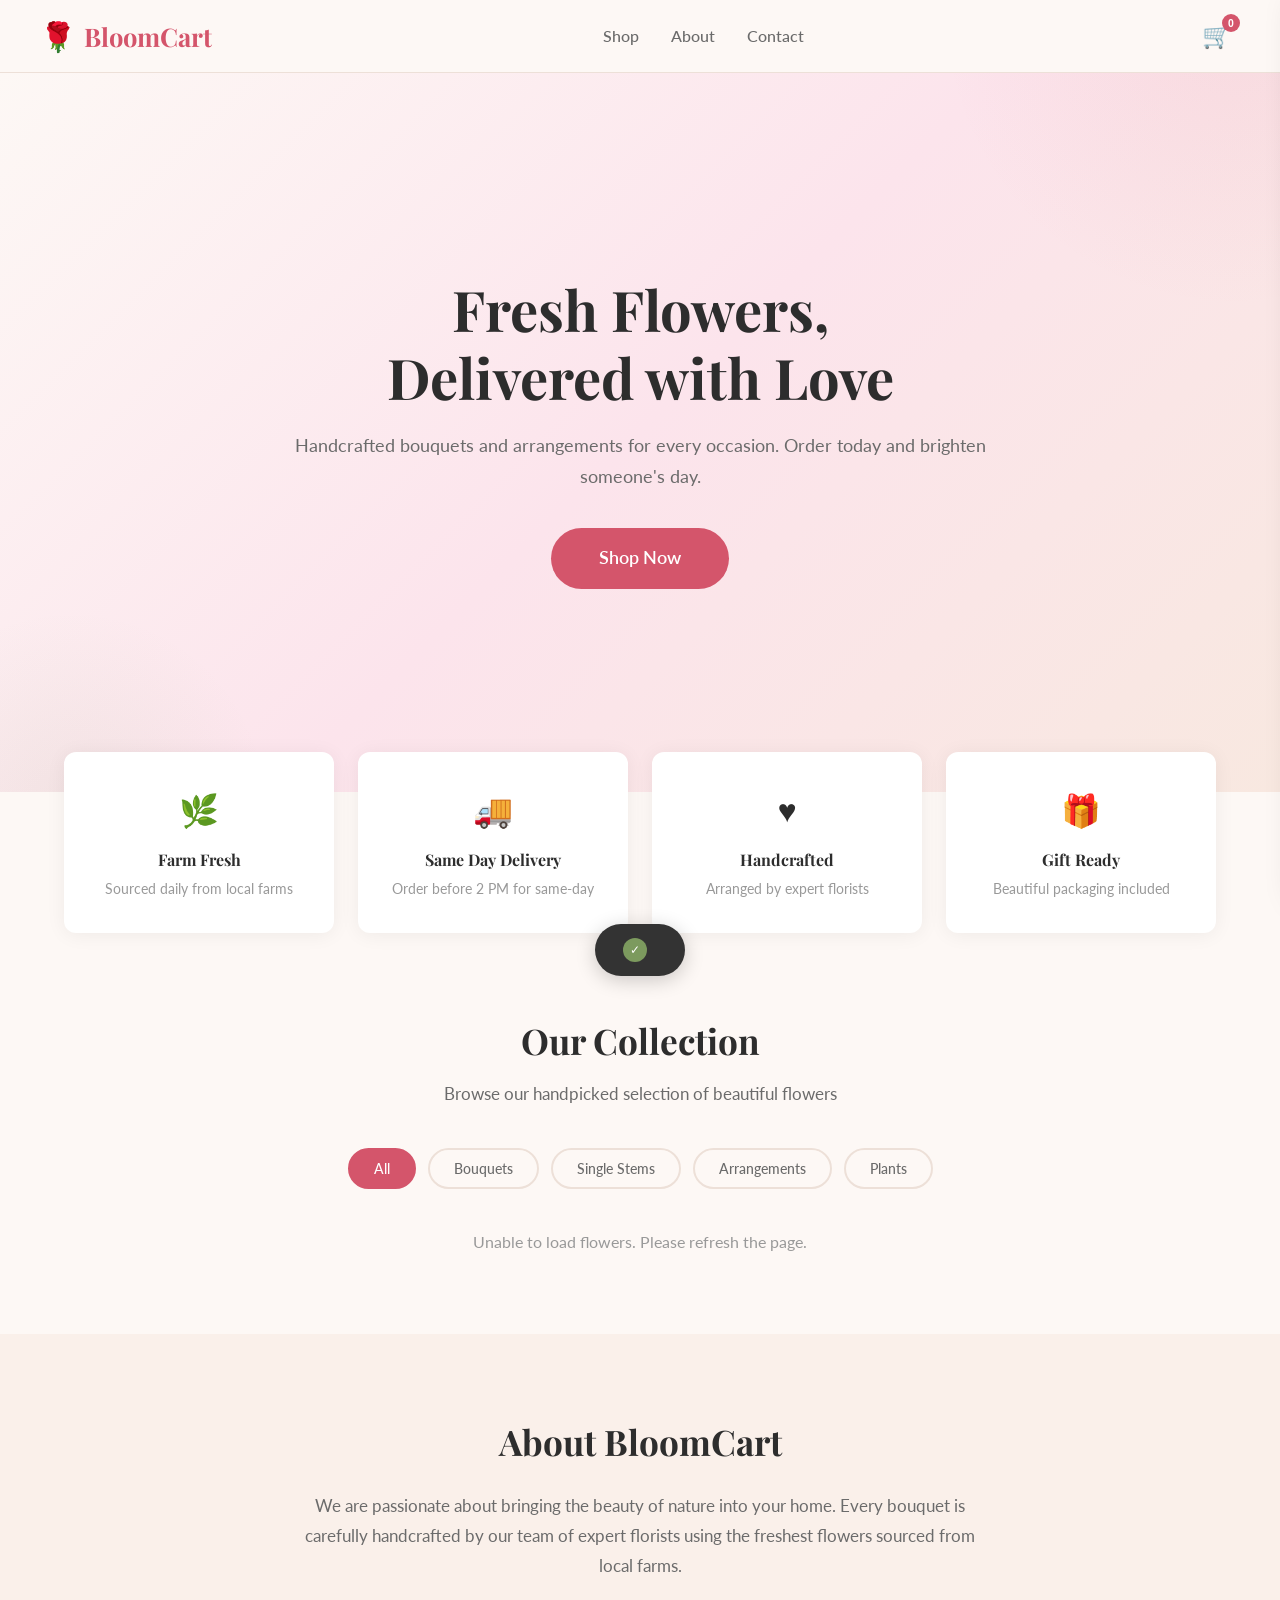
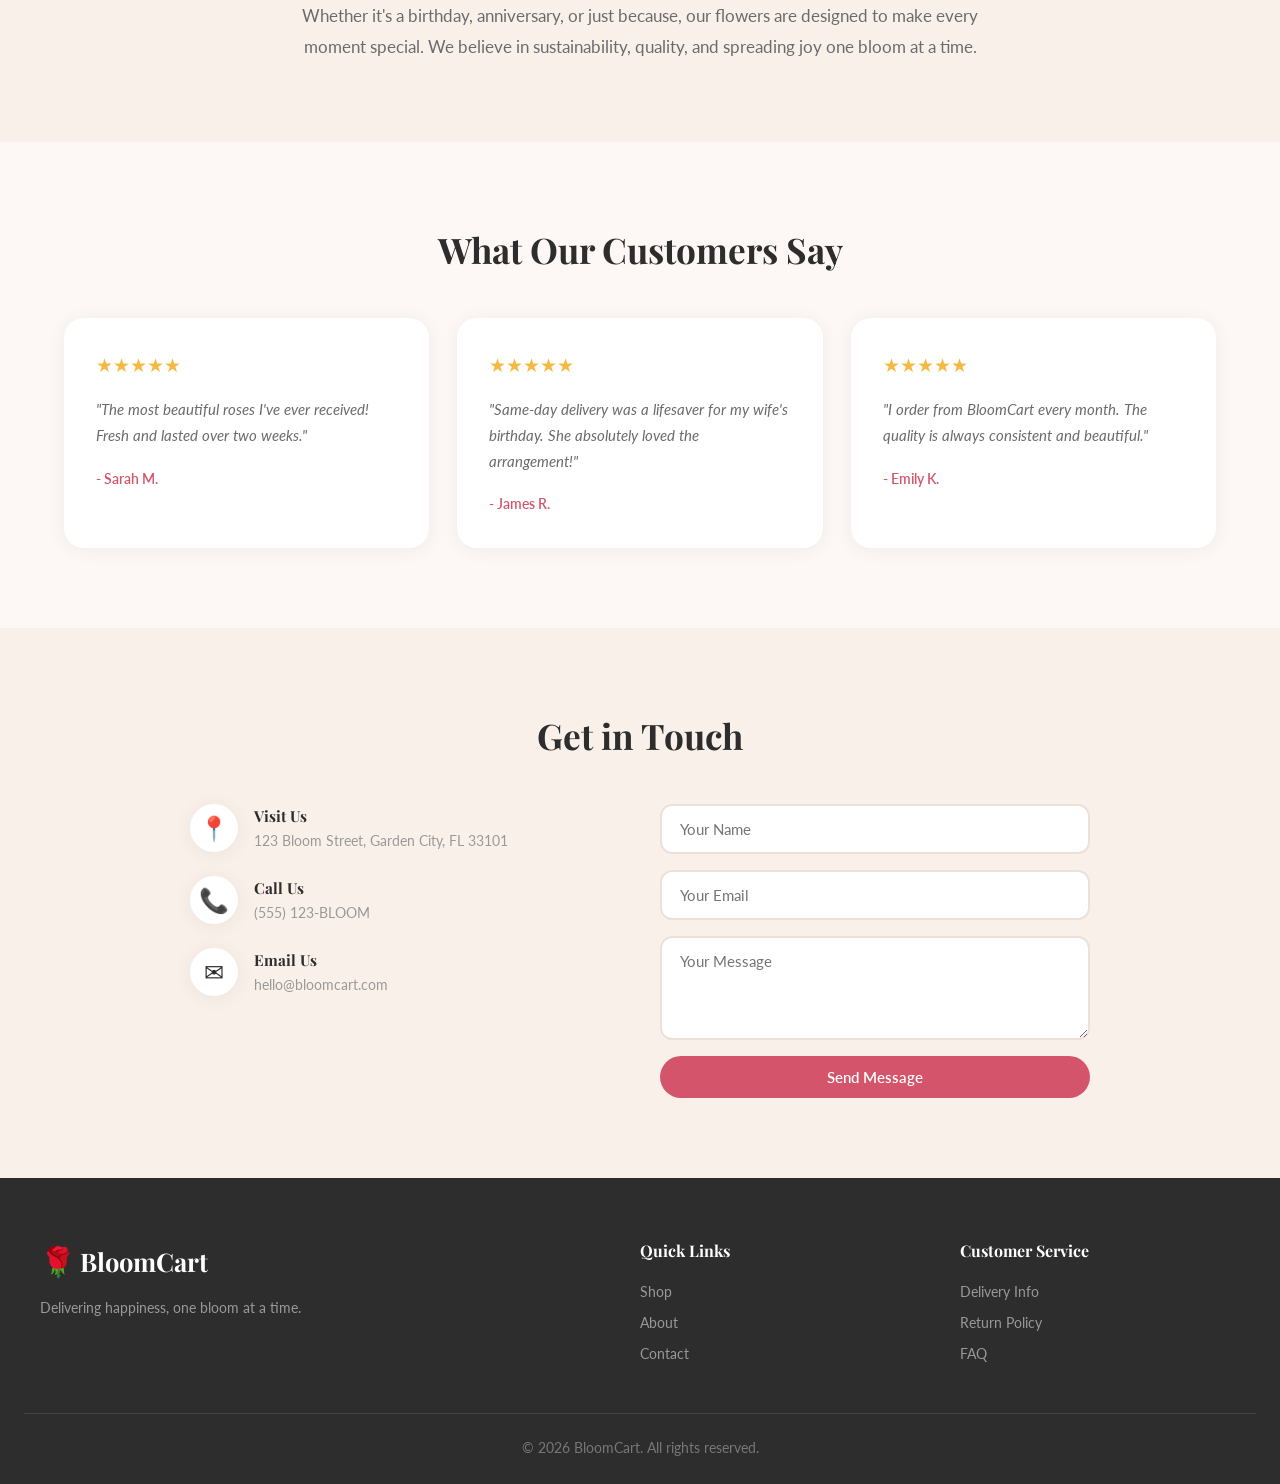
==== commit ed104c8b: "Build BloomCart flower shop website with full e-commerce functionality Replace the Insights Generato" ====
--- a/static/index.html
+++ b/static/index.html
@@ -3,178 +3,247 @@
 <head>
   <meta charset="UTF-8">
   <meta name="viewport" content="width=device-width, initial-scale=1.0">
-  <title>Insights Generator</title>
+  <title>BloomCart - Fresh Flowers Delivered</title>
   <link rel="stylesheet" href="/static/style.css">
-  <link rel="stylesheet" href="/static/pdf_merger.css">
+  <link href="https://fonts.googleapis.com/css2?family=Playfair+Display:wght@400;600;700&family=Lato:wght@300;400;600;700&display=swap" rel="stylesheet">
 </head>
 <body>
-  <!-- Toast Container -->
-  <div class="toast-container" id="toastContainer"></div>
-
-  <!-- Theme Toggle -->
-  <button class="theme-toggle" id="themeToggle" title="Toggle dark/light mode">&#9790;</button>
-
-  <nav class="topnav">
-    <a href="/" class="nav-link active">Insights</a>
-    <a href="/pdf-merger" class="nav-link">PDF Merger</a>
+
+  <!-- Navigation -->
+  <nav class="navbar">
+    <div class="nav-container">
+      <a href="#" class="logo">
+        <span class="logo-icon">&#127801;</span>
+        <span class="logo-text">BloomCart</span>
+      </a>
+      <div class="nav-links">
+        <a href="#shop" class="nav-link">Shop</a>
+        <a href="#about" class="nav-link">About</a>
+        <a href="#contact" class="nav-link">Contact</a>
+      </div>
+      <button class="cart-btn" id="cartToggle">
+        <span class="cart-icon">&#128722;</span>
+        <span class="cart-count" id="cartCount">0</span>
+      </button>
+    </div>
   </nav>
 
-  <header>
-    <h1>Insights Generator</h1>
-    <p class="subtitle">Upload audit data &amp; transcripts. Generate structured insights.</p>
-  </header>
-
-  <main>
-    <!-- ── Upload Section ── -->
-    <section class="upload-section">
-      <div class="upload-card">
-        <div class="upload-icon">&#128202;</div>
-        <h2>Audit Data</h2>
-        <p>CSV, JSON, or XLSX files</p>
-        <label class="file-input-label">
-          Choose Files
-          <input type="file" id="auditFiles" multiple accept=".csv,.json,.xlsx" />
-        </label>
-        <div id="auditFileList" class="file-list"></div>
-      </div>
-
-      <div class="upload-card">
-        <div class="upload-icon">&#128196;</div>
-        <h2>Transcripts</h2>
-        <p>TXT, MD, JSON, or CSV files</p>
-        <label class="file-input-label">
-          Choose Files
-          <input type="file" id="transcriptFiles" multiple accept=".txt,.md,.json,.csv" />
-        </label>
-        <div id="transcriptFileList" class="file-list"></div>
-      </div>
-    </section>
-
-    <!-- ── Action Buttons ── -->
-    <section class="actions">
-      <button id="generateBtn" class="btn-primary" disabled>Generate Insights</button>
-      <button id="resetBtn" class="btn-secondary">Reset</button>
-    </section>
-
-    <!-- ── Loading ── -->
-    <div id="loading" class="loading hidden">
-      <div class="spinner"></div>
-      <p>Analyzing data and generating insights...</p>
-    </div>
-
-    <!-- ── Dashboard ── -->
-    <section id="dashboard" class="dashboard hidden">
-
-      <!-- Risk Score -->
-      <div class="dash-row">
-        <div class="card risk-card" id="riskCard">
-          <h3>Risk Score</h3>
-          <div class="risk-score-display">
-            <div class="score-circle" id="scoreCircle">
-              <span id="scoreValue">--</span>
-            </div>
-            <span class="risk-level" id="riskLevel">--</span>
+  <!-- Hero Section -->
+  <section class="hero">
+    <div class="hero-content">
+      <h1 class="hero-title">Fresh Flowers,<br>Delivered with Love</h1>
+      <p class="hero-subtitle">Handcrafted bouquets and arrangements for every occasion. Order today and brighten someone's day.</p>
+      <a href="#shop" class="btn btn-primary btn-lg">Shop Now</a>
+    </div>
+    <div class="hero-decoration"></div>
+  </section>
+
+  <!-- Features -->
+  <section class="features">
+    <div class="feature">
+      <div class="feature-icon">&#127807;</div>
+      <h3>Farm Fresh</h3>
+      <p>Sourced daily from local farms</p>
+    </div>
+    <div class="feature">
+      <div class="feature-icon">&#128666;</div>
+      <h3>Same Day Delivery</h3>
+      <p>Order before 2 PM for same-day</p>
+    </div>
+    <div class="feature">
+      <div class="feature-icon">&#9829;</div>
+      <h3>Handcrafted</h3>
+      <p>Arranged by expert florists</p>
+    </div>
+    <div class="feature">
+      <div class="feature-icon">&#127873;</div>
+      <h3>Gift Ready</h3>
+      <p>Beautiful packaging included</p>
+    </div>
+  </section>
+
+  <!-- Shop Section -->
+  <section id="shop" class="shop-section">
+    <div class="shop-header">
+      <h2 class="section-title">Our Collection</h2>
+      <p class="section-subtitle">Browse our handpicked selection of beautiful flowers</p>
+    </div>
+
+    <!-- Category Filter -->
+    <div class="category-filters">
+      <button class="filter-btn active" data-category="all">All</button>
+      <button class="filter-btn" data-category="bouquets">Bouquets</button>
+      <button class="filter-btn" data-category="singles">Single Stems</button>
+      <button class="filter-btn" data-category="arrangements">Arrangements</button>
+      <button class="filter-btn" data-category="plants">Plants</button>
+    </div>
+
+    <!-- Flower Grid -->
+    <div class="flower-grid" id="flowerGrid">
+      <!-- Flowers loaded dynamically -->
+    </div>
+  </section>
+
+  <!-- About Section -->
+  <section id="about" class="about-section">
+    <div class="about-content">
+      <h2 class="section-title">About BloomCart</h2>
+      <p>We are passionate about bringing the beauty of nature into your home. Every bouquet is carefully handcrafted by our team of expert florists using the freshest flowers sourced from local farms.</p>
+      <p>Whether it's a birthday, anniversary, or just because, our flowers are designed to make every moment special. We believe in sustainability, quality, and spreading joy one bloom at a time.</p>
+    </div>
+  </section>
+
+  <!-- Testimonials -->
+  <section class="testimonials">
+    <h2 class="section-title">What Our Customers Say</h2>
+    <div class="testimonial-grid">
+      <div class="testimonial-card">
+        <div class="stars">&#9733;&#9733;&#9733;&#9733;&#9733;</div>
+        <p>"The most beautiful roses I've ever received! Fresh and lasted over two weeks."</p>
+        <span class="testimonial-author">- Sarah M.</span>
+      </div>
+      <div class="testimonial-card">
+        <div class="stars">&#9733;&#9733;&#9733;&#9733;&#9733;</div>
+        <p>"Same-day delivery was a lifesaver for my wife's birthday. She absolutely loved the arrangement!"</p>
+        <span class="testimonial-author">- James R.</span>
+      </div>
+      <div class="testimonial-card">
+        <div class="stars">&#9733;&#9733;&#9733;&#9733;&#9733;</div>
+        <p>"I order from BloomCart every month. The quality is always consistent and beautiful."</p>
+        <span class="testimonial-author">- Emily K.</span>
+      </div>
+    </div>
+  </section>
+
+  <!-- Contact Section -->
+  <section id="contact" class="contact-section">
+    <h2 class="section-title">Get in Touch</h2>
+    <div class="contact-grid">
+      <div class="contact-info">
+        <div class="contact-item">
+          <span class="contact-icon">&#128205;</span>
+          <div>
+            <h4>Visit Us</h4>
+            <p>123 Bloom Street, Garden City, FL 33101</p>
           </div>
-          <div class="risk-indicators" id="riskIndicators"></div>
-        </div>
-
-        <div class="card">
-          <h3>Summary</h3>
-          <div id="summaryContent" class="summary-content"></div>
-        </div>
-
-        <div class="card">
-          <h3>Severity Distribution</h3>
-          <canvas id="severityChart" width="300" height="200"></canvas>
-        </div>
-      </div>
-
-      <!-- Category Breakdown -->
-      <div class="dash-row">
-        <div class="card wide">
-          <h3>Category Breakdown</h3>
-          <canvas id="categoryChart" width="600" height="250"></canvas>
-        </div>
-      </div>
-
-      <!-- Trend Data -->
-      <div class="dash-row" id="trendRow">
-        <div class="card wide">
-          <h3>Trend Over Time</h3>
-          <canvas id="trendChart" width="600" height="250"></canvas>
-        </div>
-      </div>
-
-      <!-- Key Findings -->
-      <div class="dash-row">
-        <div class="card wide">
-          <h3>
-            Key Findings
-            <button class="btn-icon" id="exportFindingsBtn" title="Export as CSV">
-              <svg width="16" height="16" viewBox="0 0 24 24" fill="none" stroke="currentColor" stroke-width="2" stroke-linecap="round" stroke-linejoin="round">
-                <path d="M21 15v4a2 2 0 0 1-2 2H5a2 2 0 0 1-2-2v-4"/>
-                <polyline points="7 10 12 15 17 10"/>
-                <line x1="12" y1="15" x2="12" y2="3"/>
-              </svg>
-            </button>
-          </h3>
-          <div class="toolbar">
-            <input type="text" class="search-input" id="findingsSearch" placeholder="Search findings..." />
-            <select class="filter-select" id="findingsSourceFilter">
-              <option value="all">All Sources</option>
-              <option value="audit">Audit</option>
-              <option value="transcript">Transcript</option>
-            </select>
+        </div>
+        <div class="contact-item">
+          <span class="contact-icon">&#128222;</span>
+          <div>
+            <h4>Call Us</h4>
+            <p>(555) 123-BLOOM</p>
           </div>
-          <div id="findingsTable" class="table-container"></div>
-        </div>
-      </div>
-
-      <!-- Compliance Gaps -->
-      <div class="dash-row">
-        <div class="card wide">
-          <h3>
-            Compliance Gaps
-            <button class="btn-icon" id="exportGapsBtn" title="Export as CSV">
-              <svg width="16" height="16" viewBox="0 0 24 24" fill="none" stroke="currentColor" stroke-width="2" stroke-linecap="round" stroke-linejoin="round">
-                <path d="M21 15v4a2 2 0 0 1-2 2H5a2 2 0 0 1-2-2v-4"/>
-                <polyline points="7 10 12 15 17 10"/>
-                <line x1="12" y1="15" x2="12" y2="3"/>
-              </svg>
-            </button>
-          </h3>
-          <div id="gapsTable" class="table-container"></div>
-        </div>
-      </div>
-
-      <!-- Themes & Actions -->
-      <div class="dash-row">
-        <div class="card">
-          <h3>Top Themes</h3>
-          <div id="themesList" class="themes-list"></div>
-        </div>
-
-        <div class="card">
-          <h3>
-            Action Items
-            <button class="btn-icon" id="exportActionsBtn" title="Export as CSV">
-              <svg width="16" height="16" viewBox="0 0 24 24" fill="none" stroke="currentColor" stroke-width="2" stroke-linecap="round" stroke-linejoin="round">
-                <path d="M21 15v4a2 2 0 0 1-2 2H5a2 2 0 0 1-2-2v-4"/>
-                <polyline points="7 10 12 15 17 10"/>
-                <line x1="12" y1="15" x2="12" y2="3"/>
-              </svg>
-            </button>
-          </h3>
-          <div id="actionsList" class="actions-list"></div>
-        </div>
-      </div>
-
-    </section>
-  </main>
-
-  <footer class="site-footer">
-    <p>Insights Generator &mdash; Built with <span class="footer-heart">&#9829;</span> for better audits</p>
+        </div>
+        <div class="contact-item">
+          <span class="contact-icon">&#9993;</span>
+          <div>
+            <h4>Email Us</h4>
+            <p>hello@bloomcart.com</p>
+          </div>
+        </div>
+      </div>
+      <form class="contact-form" id="contactForm">
+        <input type="text" placeholder="Your Name" required>
+        <input type="email" placeholder="Your Email" required>
+        <textarea placeholder="Your Message" rows="4" required></textarea>
+        <button type="submit" class="btn btn-primary">Send Message</button>
+      </form>
+    </div>
+  </section>
+
+  <!-- Footer -->
+  <footer class="footer">
+    <div class="footer-content">
+      <div class="footer-brand">
+        <span class="logo-icon">&#127801;</span>
+        <span class="logo-text">BloomCart</span>
+        <p>Delivering happiness, one bloom at a time.</p>
+      </div>
+      <div class="footer-links">
+        <h4>Quick Links</h4>
+        <a href="#shop">Shop</a>
+        <a href="#about">About</a>
+        <a href="#contact">Contact</a>
+      </div>
+      <div class="footer-links">
+        <h4>Customer Service</h4>
+        <a href="#">Delivery Info</a>
+        <a href="#">Return Policy</a>
+        <a href="#">FAQ</a>
+      </div>
+    </div>
+    <div class="footer-bottom">
+      <p>&copy; 2026 BloomCart. All rights reserved.</p>
+    </div>
   </footer>
+
+  <!-- Cart Sidebar -->
+  <div class="cart-overlay" id="cartOverlay"></div>
+  <aside class="cart-sidebar" id="cartSidebar">
+    <div class="cart-header">
+      <h2>Your Cart</h2>
+      <button class="cart-close" id="cartClose">&times;</button>
+    </div>
+    <div class="cart-items" id="cartItems">
+      <div class="cart-empty" id="cartEmpty">
+        <span class="cart-empty-icon">&#127801;</span>
+        <p>Your cart is empty</p>
+        <a href="#shop" class="btn btn-secondary" id="startShopping">Start Shopping</a>
+      </div>
+    </div>
+    <div class="cart-footer" id="cartFooter" style="display:none;">
+      <div class="cart-total">
+        <span>Total:</span>
+        <span class="total-amount" id="cartTotal">$0.00</span>
+      </div>
+      <button class="btn btn-primary btn-full" id="checkoutBtn">Proceed to Checkout</button>
+      <button class="btn btn-link" id="clearCartBtn">Clear Cart</button>
+    </div>
+  </aside>
+
+  <!-- Checkout Modal -->
+  <div class="modal-overlay" id="checkoutModal">
+    <div class="modal">
+      <button class="modal-close" id="modalClose">&times;</button>
+      <h2>Checkout</h2>
+      <form id="checkoutForm">
+        <div class="form-group">
+          <label>Full Name</label>
+          <input type="text" id="customerName" placeholder="Enter your name" required>
+        </div>
+        <div class="form-group">
+          <label>Email</label>
+          <input type="email" id="customerEmail" placeholder="Enter your email" required>
+        </div>
+        <div class="form-group">
+          <label>Delivery Address</label>
+          <textarea id="customerAddress" placeholder="Enter delivery address" rows="3" required></textarea>
+        </div>
+        <div class="form-group">
+          <label>Delivery Date</label>
+          <input type="date" id="deliveryDate" required>
+        </div>
+        <div class="order-summary" id="orderSummary"></div>
+        <button type="submit" class="btn btn-primary btn-full">Place Order</button>
+      </form>
+    </div>
+  </div>
+
+  <!-- Order Confirmation Modal -->
+  <div class="modal-overlay" id="confirmationModal">
+    <div class="modal confirmation-modal">
+      <div class="confirmation-icon">&#10003;</div>
+      <h2>Order Confirmed!</h2>
+      <p id="confirmationMessage"></p>
+      <button class="btn btn-primary" id="confirmationClose">Continue Shopping</button>
+    </div>
+  </div>
+
+  <!-- Toast Notification -->
+  <div class="toast" id="toast">
+    <span class="toast-icon">&#10003;</span>
+    <span class="toast-message" id="toastMessage"></span>
+  </div>
 
   <script src="/static/app.js"></script>
 </body>
--- a/static/style.css
+++ b/static/style.css
@@ -2,434 +2,1005 @@
 *, *::before, *::after { box-sizing: border-box; margin: 0; padding: 0; }
 
 :root {
-  --bg: #fdf2f8;
+  --primary: #d4556b;
+  --primary-light: #e8899a;
+  --primary-dark: #b83e54;
+  --secondary: #7c9a5e;
+  --secondary-light: #a3c283;
+  --accent: #e8a87c;
+  --bg: #fdf8f5;
+  --bg-warm: #faf0ea;
   --surface: #ffffff;
-  --surface-2: #fce7f3;
-  --border: #f9a8d4;
-  --text: #1f2937;
-  --text-dim: #6b7280;
-  --accent: #ec4899;
-  --accent-light: #f472b6;
-  --green: #16a34a;
-  --yellow: #ca8a04;
-  --orange: #ea580c;
-  --red: #dc2626;
+  --text: #2d2d2d;
+  --text-light: #6b6b6b;
+  --text-muted: #999999;
+  --border: #ede0d8;
+  --shadow: 0 2px 20px rgba(0, 0, 0, 0.06);
+  --shadow-lg: 0 8px 40px rgba(0, 0, 0, 0.1);
   --radius: 12px;
-}
-
-/* ── Dark Theme ── */
-body.dark {
-  --bg: #0f1117;
-  --surface: #1a1d27;
-  --surface-2: #242836;
-  --border: #2e3348;
-  --text: #e4e6f0;
-  --text-dim: #8b8fa8;
-  --accent: #ec4899;
-  --accent-light: #f472b6;
-  --green: #22c55e;
-  --yellow: #eab308;
-  --orange: #f97316;
-  --red: #ef4444;
-}
+  --radius-lg: 20px;
+  --transition: all 0.3s ease;
+}
+
+html { scroll-behavior: smooth; }
 
 body {
-  font-family: -apple-system, BlinkMacSystemFont, 'Segoe UI', Roboto, sans-serif;
+  font-family: 'Lato', -apple-system, BlinkMacSystemFont, 'Segoe UI', sans-serif;
   background: var(--bg);
   color: var(--text);
-  min-height: 100vh;
   line-height: 1.6;
-  transition: background 0.3s, color 0.3s;
-}
-
-/* ── Header ── */
-header {
+  overflow-x: hidden;
+}
+
+h1, h2, h3, h4 {
+  font-family: 'Playfair Display', Georgia, serif;
+}
+
+a { text-decoration: none; color: inherit; }
+
+/* ── Navbar ── */
+.navbar {
+  position: fixed;
+  top: 0;
+  left: 0;
+  right: 0;
+  z-index: 100;
+  background: rgba(253, 248, 245, 0.95);
+  backdrop-filter: blur(10px);
+  border-bottom: 1px solid var(--border);
+  padding: 0 24px;
+}
+
+.nav-container {
+  max-width: 1200px;
+  margin: 0 auto;
+  display: flex;
+  align-items: center;
+  justify-content: space-between;
+  height: 72px;
+}
+
+.logo {
+  display: flex;
+  align-items: center;
+  gap: 8px;
+}
+
+.logo-icon { font-size: 1.8rem; }
+
+.logo-text {
+  font-family: 'Playfair Display', serif;
+  font-size: 1.6rem;
+  font-weight: 700;
+  color: var(--primary);
+}
+
+.nav-links {
+  display: flex;
+  gap: 32px;
+}
+
+.nav-link {
+  font-weight: 500;
+  color: var(--text-light);
+  transition: var(--transition);
+  position: relative;
+}
+
+.nav-link:hover { color: var(--primary); }
+
+.nav-link::after {
+  content: '';
+  position: absolute;
+  bottom: -4px;
+  left: 0;
+  width: 0;
+  height: 2px;
+  background: var(--primary);
+  transition: width 0.3s;
+}
+
+.nav-link:hover::after { width: 100%; }
+
+.cart-btn {
+  background: none;
+  border: none;
+  cursor: pointer;
+  position: relative;
+  font-size: 1.5rem;
+  padding: 8px;
+  transition: var(--transition);
+}
+
+.cart-btn:hover { transform: scale(1.1); }
+
+.cart-count {
+  position: absolute;
+  top: 0;
+  right: 0;
+  background: var(--primary);
+  color: #fff;
+  font-size: 0.65rem;
+  font-weight: 700;
+  width: 18px;
+  height: 18px;
+  border-radius: 50%;
+  display: flex;
+  align-items: center;
+  justify-content: center;
+}
+
+/* ── Buttons ── */
+.btn {
+  display: inline-block;
+  padding: 12px 32px;
+  border-radius: 50px;
+  font-weight: 600;
+  font-size: 0.95rem;
+  cursor: pointer;
+  transition: var(--transition);
+  border: none;
+  font-family: 'Lato', sans-serif;
+}
+
+.btn-primary {
+  background: var(--primary);
+  color: #fff;
+}
+
+.btn-primary:hover {
+  background: var(--primary-dark);
+  transform: translateY(-2px);
+  box-shadow: 0 4px 15px rgba(212, 85, 107, 0.3);
+}
+
+.btn-secondary {
+  background: transparent;
+  color: var(--primary);
+  border: 2px solid var(--primary);
+}
+
+.btn-secondary:hover {
+  background: var(--primary);
+  color: #fff;
+}
+
+.btn-lg {
+  padding: 16px 48px;
+  font-size: 1.1rem;
+}
+
+.btn-full { width: 100%; text-align: center; }
+
+.btn-link {
+  background: none;
+  border: none;
+  color: var(--text-muted);
+  font-size: 0.85rem;
+  cursor: pointer;
+  padding: 8px;
+  width: 100%;
   text-align: center;
-  padding: 40px 20px 20px;
-}
-header h1 {
+  font-family: 'Lato', sans-serif;
+}
+
+.btn-link:hover { color: var(--primary); }
+
+/* ── Hero ── */
+.hero {
+  margin-top: 72px;
+  min-height: 80vh;
+  display: flex;
+  align-items: center;
+  justify-content: center;
+  text-align: center;
+  padding: 60px 24px;
+  background: linear-gradient(135deg, #fdf8f5 0%, #fce4ec 50%, #f8e8e0 100%);
+  position: relative;
+  overflow: hidden;
+}
+
+.hero::before {
+  content: '';
+  position: absolute;
+  top: -50%;
+  right: -20%;
+  width: 600px;
+  height: 600px;
+  background: radial-gradient(circle, rgba(212, 85, 107, 0.08) 0%, transparent 70%);
+  border-radius: 50%;
+}
+
+.hero::after {
+  content: '';
+  position: absolute;
+  bottom: -30%;
+  left: -10%;
+  width: 400px;
+  height: 400px;
+  background: radial-gradient(circle, rgba(124, 154, 94, 0.08) 0%, transparent 70%);
+  border-radius: 50%;
+}
+
+.hero-content {
+  position: relative;
+  z-index: 1;
+  max-width: 700px;
+}
+
+.hero-title {
+  font-size: 3.5rem;
+  font-weight: 700;
+  line-height: 1.2;
+  margin-bottom: 20px;
+  color: var(--text);
+}
+
+.hero-subtitle {
+  font-size: 1.15rem;
+  color: var(--text-light);
+  margin-bottom: 36px;
+  line-height: 1.7;
+}
+
+/* ── Features ── */
+.features {
+  display: grid;
+  grid-template-columns: repeat(4, 1fr);
+  gap: 24px;
+  max-width: 1200px;
+  margin: -40px auto 0;
+  padding: 0 24px;
+  position: relative;
+  z-index: 2;
+}
+
+.feature {
+  background: var(--surface);
+  padding: 32px 20px;
+  border-radius: var(--radius);
+  text-align: center;
+  box-shadow: var(--shadow);
+  transition: var(--transition);
+}
+
+.feature:hover {
+  transform: translateY(-4px);
+  box-shadow: var(--shadow-lg);
+}
+
+.feature-icon {
   font-size: 2rem;
+  margin-bottom: 12px;
+}
+
+.feature h3 {
+  font-size: 1rem;
+  margin-bottom: 6px;
+  color: var(--text);
+}
+
+.feature p {
+  font-size: 0.85rem;
+  color: var(--text-muted);
+}
+
+/* ── Shop Section ── */
+.shop-section {
+  max-width: 1200px;
+  margin: 0 auto;
+  padding: 80px 24px;
+}
+
+.shop-header { text-align: center; margin-bottom: 40px; }
+
+.section-title {
+  font-size: 2.2rem;
+  margin-bottom: 12px;
+  color: var(--text);
+}
+
+.section-subtitle {
+  color: var(--text-light);
+  font-size: 1.05rem;
+}
+
+/* ── Category Filters ── */
+.category-filters {
+  display: flex;
+  justify-content: center;
+  gap: 12px;
+  margin-bottom: 40px;
+  flex-wrap: wrap;
+}
+
+.filter-btn {
+  padding: 10px 24px;
+  border-radius: 50px;
+  border: 2px solid var(--border);
+  background: transparent;
+  color: var(--text-light);
+  font-weight: 500;
+  cursor: pointer;
+  transition: var(--transition);
+  font-family: 'Lato', sans-serif;
+  font-size: 0.9rem;
+}
+
+.filter-btn:hover {
+  border-color: var(--primary);
+  color: var(--primary);
+}
+
+.filter-btn.active {
+  background: var(--primary);
+  border-color: var(--primary);
+  color: #fff;
+}
+
+/* ── Flower Grid ── */
+.flower-grid {
+  display: grid;
+  grid-template-columns: repeat(auto-fill, minmax(280px, 1fr));
+  gap: 28px;
+}
+
+.flower-card {
+  background: var(--surface);
+  border-radius: var(--radius-lg);
+  overflow: hidden;
+  box-shadow: var(--shadow);
+  transition: var(--transition);
+  cursor: pointer;
+}
+
+.flower-card:hover {
+  transform: translateY(-6px);
+  box-shadow: var(--shadow-lg);
+}
+
+.flower-image {
+  width: 100%;
+  height: 260px;
+  object-fit: cover;
+  transition: transform 0.5s;
+}
+
+.flower-card:hover .flower-image {
+  transform: scale(1.05);
+}
+
+.flower-image-wrapper {
+  overflow: hidden;
+  position: relative;
+}
+
+.flower-category-tag {
+  position: absolute;
+  top: 12px;
+  left: 12px;
+  background: rgba(255, 255, 255, 0.9);
+  backdrop-filter: blur(4px);
+  padding: 4px 12px;
+  border-radius: 20px;
+  font-size: 0.75rem;
+  font-weight: 600;
+  color: var(--primary);
+  text-transform: capitalize;
+}
+
+.flower-info {
+  padding: 20px;
+}
+
+.flower-name {
+  font-size: 1.15rem;
+  font-weight: 600;
+  margin-bottom: 6px;
+  color: var(--text);
+}
+
+.flower-description {
+  font-size: 0.85rem;
+  color: var(--text-muted);
+  margin-bottom: 16px;
+  line-height: 1.5;
+  display: -webkit-box;
+  -webkit-line-clamp: 2;
+  -webkit-box-orient: vertical;
+  overflow: hidden;
+}
+
+.flower-bottom {
+  display: flex;
+  align-items: center;
+  justify-content: space-between;
+}
+
+.flower-price {
+  font-size: 1.3rem;
   font-weight: 700;
-  background: linear-gradient(135deg, var(--accent), #be185d);
-  -webkit-background-clip: text;
-  -webkit-text-fill-color: transparent;
-}
-.subtitle { color: var(--text-dim); margin-top: 8px; }
-
-/* ── Main ── */
-main { max-width: 1100px; margin: 0 auto; padding: 20px; }
-
-/* ── Upload Section ── */
-.upload-section {
+  color: var(--primary);
+}
+
+.add-to-cart-btn {
+  background: var(--primary);
+  color: #fff;
+  border: none;
+  padding: 10px 20px;
+  border-radius: 50px;
+  font-weight: 600;
+  font-size: 0.85rem;
+  cursor: pointer;
+  transition: var(--transition);
+  font-family: 'Lato', sans-serif;
+}
+
+.add-to-cart-btn:hover {
+  background: var(--primary-dark);
+  transform: scale(1.05);
+}
+
+/* ── About Section ── */
+.about-section {
+  background: var(--bg-warm);
+  padding: 80px 24px;
+  text-align: center;
+}
+
+.about-content {
+  max-width: 700px;
+  margin: 0 auto;
+}
+
+.about-content p {
+  color: var(--text-light);
+  font-size: 1.05rem;
+  line-height: 1.8;
+  margin-top: 20px;
+}
+
+/* ── Testimonials ── */
+.testimonials {
+  max-width: 1200px;
+  margin: 0 auto;
+  padding: 80px 24px;
+  text-align: center;
+}
+
+.testimonial-grid {
+  display: grid;
+  grid-template-columns: repeat(3, 1fr);
+  gap: 28px;
+  margin-top: 40px;
+}
+
+.testimonial-card {
+  background: var(--surface);
+  padding: 32px;
+  border-radius: var(--radius-lg);
+  box-shadow: var(--shadow);
+  text-align: left;
+}
+
+.stars {
+  color: #f5b942;
+  font-size: 1.2rem;
+  margin-bottom: 16px;
+}
+
+.testimonial-card p {
+  font-size: 0.95rem;
+  color: var(--text-light);
+  font-style: italic;
+  line-height: 1.7;
+  margin-bottom: 16px;
+}
+
+.testimonial-author {
+  font-weight: 600;
+  color: var(--primary);
+  font-size: 0.9rem;
+}
+
+/* ── Contact Section ── */
+.contact-section {
+  background: var(--bg-warm);
+  padding: 80px 24px;
+  text-align: center;
+}
+
+.contact-grid {
+  max-width: 900px;
+  margin: 40px auto 0;
   display: grid;
   grid-template-columns: 1fr 1fr;
-  gap: 20px;
+  gap: 40px;
+  text-align: left;
+}
+
+.contact-item {
+  display: flex;
+  gap: 16px;
   margin-bottom: 24px;
 }
-.upload-card {
+
+.contact-icon {
+  font-size: 1.5rem;
+  flex-shrink: 0;
+  width: 48px;
+  height: 48px;
   background: var(--surface);
+  border-radius: 50%;
+  display: flex;
+  align-items: center;
+  justify-content: center;
+  box-shadow: var(--shadow);
+}
+
+.contact-item h4 {
+  font-size: 0.95rem;
+  margin-bottom: 2px;
+}
+
+.contact-item p {
+  font-size: 0.85rem;
+  color: var(--text-muted);
+}
+
+.contact-form {
+  display: flex;
+  flex-direction: column;
+  gap: 16px;
+}
+
+.contact-form input,
+.contact-form textarea {
+  padding: 14px 18px;
+  border: 2px solid var(--border);
+  border-radius: var(--radius);
+  font-size: 0.95rem;
+  font-family: 'Lato', sans-serif;
+  background: var(--surface);
+  transition: var(--transition);
+  color: var(--text);
+}
+
+.contact-form input:focus,
+.contact-form textarea:focus {
+  outline: none;
+  border-color: var(--primary);
+}
+
+/* ── Footer ── */
+.footer {
+  background: #2d2d2d;
+  color: #ccc;
+  padding: 60px 24px 0;
+}
+
+.footer-content {
+  max-width: 1200px;
+  margin: 0 auto;
+  display: grid;
+  grid-template-columns: 2fr 1fr 1fr;
+  gap: 40px;
+}
+
+.footer-brand .logo-text { color: #fff; }
+.footer-brand p {
+  margin-top: 12px;
+  font-size: 0.9rem;
+  color: #999;
+}
+
+.footer-links h4 {
+  color: #fff;
+  margin-bottom: 16px;
+  font-size: 1rem;
+}
+
+.footer-links a {
+  display: block;
+  color: #999;
+  font-size: 0.9rem;
+  margin-bottom: 8px;
+  transition: var(--transition);
+}
+
+.footer-links a:hover { color: var(--primary-light); }
+
+.footer-bottom {
+  text-align: center;
+  padding: 24px 0;
+  margin-top: 40px;
+  border-top: 1px solid #444;
+  font-size: 0.85rem;
+  color: #777;
+}
+
+/* ── Cart Sidebar ── */
+.cart-overlay {
+  position: fixed;
+  top: 0;
+  left: 0;
+  right: 0;
+  bottom: 0;
+  background: rgba(0, 0, 0, 0.4);
+  z-index: 200;
+  opacity: 0;
+  visibility: hidden;
+  transition: var(--transition);
+}
+
+.cart-overlay.active {
+  opacity: 1;
+  visibility: visible;
+}
+
+.cart-sidebar {
+  position: fixed;
+  top: 0;
+  right: -420px;
+  width: 400px;
+  max-width: 90vw;
+  height: 100vh;
+  background: var(--surface);
+  z-index: 201;
+  transition: right 0.4s cubic-bezier(0.4, 0, 0.2, 1);
+  display: flex;
+  flex-direction: column;
+  box-shadow: -4px 0 30px rgba(0, 0, 0, 0.15);
+}
+
+.cart-sidebar.active { right: 0; }
+
+.cart-header {
+  display: flex;
+  justify-content: space-between;
+  align-items: center;
+  padding: 24px;
+  border-bottom: 1px solid var(--border);
+}
+
+.cart-header h2 {
+  font-size: 1.4rem;
+}
+
+.cart-close {
+  background: none;
+  border: none;
+  font-size: 1.8rem;
+  cursor: pointer;
+  color: var(--text-muted);
+  padding: 4px;
+  transition: var(--transition);
+}
+
+.cart-close:hover { color: var(--primary); }
+
+.cart-items {
+  flex: 1;
+  overflow-y: auto;
+  padding: 16px 24px;
+}
+
+.cart-empty {
+  text-align: center;
+  padding: 60px 20px;
+  color: var(--text-muted);
+}
+
+.cart-empty-icon {
+  font-size: 3rem;
+  display: block;
+  margin-bottom: 16px;
+  opacity: 0.4;
+}
+
+.cart-empty p { margin-bottom: 20px; }
+
+.cart-item {
+  display: flex;
+  gap: 16px;
+  padding: 16px 0;
+  border-bottom: 1px solid var(--border);
+  animation: slideIn 0.3s ease;
+}
+
+@keyframes slideIn {
+  from { opacity: 0; transform: translateX(20px); }
+  to { opacity: 1; transform: translateX(0); }
+}
+
+.cart-item-image {
+  width: 70px;
+  height: 70px;
+  border-radius: 10px;
+  object-fit: cover;
+  flex-shrink: 0;
+}
+
+.cart-item-details { flex: 1; }
+
+.cart-item-name {
+  font-weight: 600;
+  font-size: 0.9rem;
+  margin-bottom: 4px;
+}
+
+.cart-item-price {
+  color: var(--primary);
+  font-weight: 600;
+  font-size: 0.9rem;
+}
+
+.cart-item-quantity {
+  display: flex;
+  align-items: center;
+  gap: 8px;
+  margin-top: 8px;
+}
+
+.qty-btn {
+  width: 28px;
+  height: 28px;
+  border-radius: 50%;
   border: 1px solid var(--border);
+  background: var(--bg);
+  cursor: pointer;
+  display: flex;
+  align-items: center;
+  justify-content: center;
+  font-size: 0.9rem;
+  transition: var(--transition);
+}
+
+.qty-btn:hover {
+  border-color: var(--primary);
+  color: var(--primary);
+}
+
+.qty-value {
+  font-weight: 600;
+  font-size: 0.9rem;
+  min-width: 20px;
+  text-align: center;
+}
+
+.cart-item-remove {
+  background: none;
+  border: none;
+  color: var(--text-muted);
+  cursor: pointer;
+  font-size: 1.2rem;
+  padding: 4px;
+  align-self: flex-start;
+  transition: var(--transition);
+}
+
+.cart-item-remove:hover { color: var(--primary); }
+
+.cart-footer {
+  padding: 20px 24px;
+  border-top: 1px solid var(--border);
+  background: var(--bg);
+}
+
+.cart-total {
+  display: flex;
+  justify-content: space-between;
+  align-items: center;
+  margin-bottom: 16px;
+  font-size: 1.1rem;
+}
+
+.total-amount {
+  font-weight: 700;
+  font-size: 1.3rem;
+  color: var(--primary);
+}
+
+/* ── Modals ── */
+.modal-overlay {
+  position: fixed;
+  top: 0;
+  left: 0;
+  right: 0;
+  bottom: 0;
+  background: rgba(0, 0, 0, 0.5);
+  z-index: 300;
+  display: flex;
+  align-items: center;
+  justify-content: center;
+  opacity: 0;
+  visibility: hidden;
+  transition: var(--transition);
+}
+
+.modal-overlay.active {
+  opacity: 1;
+  visibility: visible;
+}
+
+.modal {
+  background: var(--surface);
+  border-radius: var(--radius-lg);
+  padding: 40px;
+  max-width: 500px;
+  width: 90%;
+  max-height: 90vh;
+  overflow-y: auto;
+  position: relative;
+  transform: translateY(20px);
+  transition: var(--transition);
+}
+
+.modal-overlay.active .modal {
+  transform: translateY(0);
+}
+
+.modal h2 {
+  font-size: 1.6rem;
+  margin-bottom: 24px;
+}
+
+.modal-close {
+  position: absolute;
+  top: 16px;
+  right: 16px;
+  background: none;
+  border: none;
+  font-size: 1.6rem;
+  cursor: pointer;
+  color: var(--text-muted);
+  transition: var(--transition);
+}
+
+.modal-close:hover { color: var(--primary); }
+
+.form-group {
+  margin-bottom: 20px;
+}
+
+.form-group label {
+  display: block;
+  font-weight: 600;
+  font-size: 0.9rem;
+  margin-bottom: 6px;
+  color: var(--text);
+}
+
+.form-group input,
+.form-group textarea {
+  width: 100%;
+  padding: 12px 16px;
+  border: 2px solid var(--border);
   border-radius: var(--radius);
-  padding: 32px;
+  font-size: 0.95rem;
+  font-family: 'Lato', sans-serif;
+  transition: var(--transition);
+  color: var(--text);
+}
+
+.form-group input:focus,
+.form-group textarea:focus {
+  outline: none;
+  border-color: var(--primary);
+}
+
+.order-summary {
+  background: var(--bg);
+  border-radius: var(--radius);
+  padding: 16px;
+  margin-bottom: 20px;
+}
+
+.order-summary-item {
+  display: flex;
+  justify-content: space-between;
+  padding: 6px 0;
+  font-size: 0.9rem;
+}
+
+.order-summary-total {
+  display: flex;
+  justify-content: space-between;
+  padding-top: 12px;
+  margin-top: 8px;
+  border-top: 2px solid var(--border);
+  font-weight: 700;
+  font-size: 1.1rem;
+  color: var(--primary);
+}
+
+/* ── Confirmation Modal ── */
+.confirmation-modal {
   text-align: center;
-  transition: all 0.3s;
-  box-shadow: 0 1px 3px rgba(0,0,0,0.06);
-}
-.upload-card:hover { border-color: var(--accent); box-shadow: 0 4px 12px rgba(236,72,153,0.15); }
-.upload-icon { font-size: 2.5rem; margin-bottom: 12px; }
-.upload-card h2 { font-size: 1.2rem; margin-bottom: 4px; }
-.upload-card p { color: var(--text-dim); font-size: 0.85rem; margin-bottom: 16px; }
-
-.file-input-label {
-  display: inline-block;
-  background: var(--accent);
+}
+
+.confirmation-icon {
+  width: 80px;
+  height: 80px;
+  background: var(--secondary);
   color: #fff;
-  padding: 10px 24px;
-  border-radius: 8px;
-  cursor: pointer;
-  font-weight: 500;
-  transition: background 0.2s;
-}
-.file-input-label:hover { background: var(--accent-light); }
-.file-input-label input { display: none; }
-
-.file-list {
-  margin-top: 12px;
-  text-align: left;
-  font-size: 0.85rem;
-  color: var(--green);
-}
-.file-list .file-item {
-  padding: 4px 0;
-  border-bottom: 1px solid var(--border);
-}
-
-/* ── Actions ── */
-.actions { text-align: center; margin-bottom: 32px; }
-.btn-primary {
-  background: var(--accent);
+  border-radius: 50%;
+  display: flex;
+  align-items: center;
+  justify-content: center;
+  font-size: 2rem;
+  margin: 0 auto 20px;
+}
+
+.confirmation-modal h2 {
+  color: var(--secondary);
+}
+
+.confirmation-modal p {
+  color: var(--text-light);
+  margin-bottom: 24px;
+  line-height: 1.6;
+}
+
+/* ── Toast ── */
+.toast {
+  position: fixed;
+  bottom: 24px;
+  left: 50%;
+  transform: translateX(-50%) translateY(100px);
+  background: #333;
   color: #fff;
-  border: none;
-  padding: 14px 40px;
-  border-radius: 8px;
-  font-size: 1.1rem;
-  font-weight: 600;
-  cursor: pointer;
-  transition: all 0.2s;
-  margin-right: 12px;
-}
-.btn-primary:disabled { opacity: 0.4; cursor: not-allowed; }
-.btn-primary:not(:disabled):hover { background: var(--accent-light); transform: translateY(-1px); }
-
-.btn-secondary {
-  background: transparent;
-  color: var(--text-dim);
-  border: 1px solid var(--border);
-  padding: 14px 24px;
-  border-radius: 8px;
-  font-size: 1rem;
-  cursor: pointer;
-  transition: all 0.2s;
-}
-.btn-secondary:hover { border-color: var(--text-dim); color: var(--text); }
-
-/* ── Small icon button ── */
-.btn-icon {
-  background: var(--surface);
-  border: 1px solid var(--border);
-  color: var(--text-dim);
-  width: 36px;
-  height: 36px;
-  border-radius: 8px;
-  cursor: pointer;
-  display: inline-flex;
-  align-items: center;
-  justify-content: center;
-  transition: all 0.2s;
-  margin-left: 8px;
-}
-.btn-icon:hover { border-color: var(--accent); color: var(--accent); background: var(--surface-2); }
-
-/* ── Loading ── */
-.loading { text-align: center; padding: 48px; }
-.spinner {
-  width: 40px; height: 40px;
-  border: 3px solid var(--border);
-  border-top-color: var(--accent);
-  border-radius: 50%;
-  animation: spin 0.8s linear infinite;
-  margin: 0 auto 16px;
-}
-@keyframes spin { to { transform: rotate(360deg); } }
-
-/* ── Dashboard ── */
-.dashboard { animation: fadeIn 0.4s ease; }
-@keyframes fadeIn { from { opacity: 0; transform: translateY(12px); } to { opacity: 1; transform: none; } }
-
-/* ── Staggered card entrance ── */
-@keyframes cardSlideIn {
-  from { opacity: 0; transform: translateY(20px); }
-  to { opacity: 1; transform: none; }
-}
-.dashboard .card {
-  animation: cardSlideIn 0.5s ease both;
-}
-.dashboard .dash-row:nth-child(1) .card:nth-child(1) { animation-delay: 0s; }
-.dashboard .dash-row:nth-child(1) .card:nth-child(2) { animation-delay: 0.08s; }
-.dashboard .dash-row:nth-child(1) .card:nth-child(3) { animation-delay: 0.16s; }
-.dashboard .dash-row:nth-child(2) .card { animation-delay: 0.24s; }
-.dashboard .dash-row:nth-child(3) .card { animation-delay: 0.32s; }
-.dashboard .dash-row:nth-child(4) .card { animation-delay: 0.40s; }
-.dashboard .dash-row:nth-child(5) .card { animation-delay: 0.48s; }
-.dashboard .dash-row:nth-child(6) .card:nth-child(1) { animation-delay: 0.56s; }
-.dashboard .dash-row:nth-child(6) .card:nth-child(2) { animation-delay: 0.64s; }
-
-.dash-row {
-  display: grid;
-  gap: 20px;
-  margin-bottom: 20px;
-}
-.dash-row:first-child { grid-template-columns: 1fr 1fr 1fr; }
-.dash-row .wide { grid-column: 1 / -1; }
-
-.card {
-  background: var(--surface);
-  border: 1px solid var(--border);
-  border-radius: var(--radius);
-  padding: 24px;
-  box-shadow: 0 1px 3px rgba(0,0,0,0.06);
-  transition: all 0.3s;
-}
-.card:hover {
-  box-shadow: 0 4px 16px rgba(236,72,153,0.1);
-}
-.card h3 {
-  font-size: 0.9rem;
-  color: var(--text-dim);
-  text-transform: uppercase;
-  letter-spacing: 0.05em;
-  margin-bottom: 16px;
-  display: flex;
-  align-items: center;
-  justify-content: space-between;
-}
-
-/* ── Risk Score ── */
-.risk-score-display { display: flex; align-items: center; gap: 20px; margin-bottom: 12px; }
-.score-circle {
-  width: 90px; height: 90px;
-  border-radius: 50%;
-  display: flex; align-items: center; justify-content: center;
-  font-size: 1.8rem; font-weight: 700;
-  border: 4px solid var(--border);
-  transition: border-color 0.3s;
-}
-.risk-level { font-size: 1.4rem; font-weight: 600; }
-
-.risk-low { border-color: var(--green); color: var(--green); }
-.risk-medium { border-color: var(--yellow); color: var(--yellow); }
-.risk-high { border-color: var(--orange); color: var(--orange); }
-.risk-critical { border-color: var(--red); color: var(--red); }
-
-.risk-indicators { font-size: 0.85rem; color: var(--text-dim); }
-
-/* ── Summary ── */
-.summary-content .summary-item {
-  display: flex; justify-content: space-between;
-  padding: 8px 0;
-  border-bottom: 1px solid var(--border);
-  font-size: 0.9rem;
-}
-.summary-item .label { color: var(--text-dim); }
-.summary-item .value { font-weight: 600; }
-
-/* ── Tables ── */
-.table-container { overflow-x: auto; }
-.table-container table { width: 100%; border-collapse: collapse; font-size: 0.85rem; }
-.table-container th {
-  text-align: left;
-  padding: 10px 12px;
-  background: var(--surface-2);
-  color: var(--text-dim);
-  font-weight: 500;
-  border-bottom: 1px solid var(--border);
-}
-.table-container td {
-  padding: 10px 12px;
-  border-bottom: 1px solid var(--border);
-  max-width: 500px;
-  word-wrap: break-word;
-}
-
-/* ── Themes & Actions ── */
-.themes-list .theme-item, .actions-list .action-item {
-  padding: 8px 0;
-  border-bottom: 1px solid var(--border);
-  font-size: 0.85rem;
-}
-.theme-item .freq {
-  display: inline-block;
-  background: var(--accent);
-  color: #fff;
-  padding: 2px 8px;
-  border-radius: 10px;
-  font-size: 0.75rem;
-  margin-left: 8px;
-}
-.action-item::before {
-  content: "\2192 ";
-  color: var(--accent);
-  font-weight: 600;
-}
-
-.badge {
-  display: inline-block;
-  padding: 2px 10px;
-  border-radius: 10px;
-  font-size: 0.75rem;
-  font-weight: 600;
-}
-.badge-audit { background: #fce7f3; color: #be185d; }
-.badge-transcript { background: #dcfce7; color: #16a34a; }
-body.dark .badge-audit { background: #4a1942; color: #f472b6; }
-body.dark .badge-transcript { background: #1e3a2f; color: #22c55e; }
-
-.hidden { display: none !important; }
-
-/* ── Empty State ── */
-.empty-state { text-align: center; padding: 24px; color: var(--text-dim); }
-
-/* ── Search & Filter Bar ── */
-.toolbar {
-  display: flex;
+  padding: 14px 28px;
+  border-radius: 50px;
+  display: flex;
+  align-items: center;
   gap: 10px;
-  margin-bottom: 12px;
-  flex-wrap: wrap;
-  align-items: center;
-}
-.search-input {
-  flex: 1;
-  min-width: 180px;
-  padding: 8px 14px;
-  border: 1px solid var(--border);
-  border-radius: 8px;
-  background: var(--surface);
-  color: var(--text);
-  font-size: 0.85rem;
-  outline: none;
-  transition: border-color 0.2s;
-}
-.search-input:focus { border-color: var(--accent); }
-.search-input::placeholder { color: var(--text-dim); }
-
-.filter-select {
-  padding: 8px 12px;
-  border: 1px solid var(--border);
-  border-radius: 8px;
-  background: var(--surface);
-  color: var(--text);
-  font-size: 0.85rem;
-  outline: none;
-  cursor: pointer;
-  transition: border-color 0.2s;
-}
-.filter-select:focus { border-color: var(--accent); }
-
-/* ── Toast Notifications ── */
-.toast-container {
-  position: fixed;
-  top: 20px;
-  right: 20px;
-  z-index: 9999;
-  display: flex;
-  flex-direction: column;
-  gap: 8px;
-}
-.toast {
-  display: flex;
-  align-items: center;
-  gap: 10px;
-  padding: 14px 20px;
-  border-radius: 10px;
   font-size: 0.9rem;
   font-weight: 500;
-  box-shadow: 0 8px 24px rgba(0,0,0,0.15);
-  animation: toastIn 0.35s ease, toastOut 0.35s ease 3.65s forwards;
-  max-width: 380px;
-}
-.toast-success {
-  background: #dcfce7;
-  color: #166534;
-  border: 1px solid #86efac;
-}
-.toast-error {
-  background: #fef2f2;
-  color: #991b1b;
-  border: 1px solid #fca5a5;
-}
-.toast-info {
-  background: #fce7f3;
-  color: #9d174d;
-  border: 1px solid #f9a8d4;
-}
-body.dark .toast-success { background: #14532d; color: #86efac; border-color: #22c55e; }
-body.dark .toast-error { background: #450a0a; color: #fca5a5; border-color: #ef4444; }
-body.dark .toast-info { background: #4a1942; color: #f9a8d4; border-color: #ec4899; }
-
-@keyframes toastIn {
-  from { opacity: 0; transform: translateX(60px); }
-  to { opacity: 1; transform: none; }
-}
-@keyframes toastOut {
-  from { opacity: 1; transform: none; }
-  to { opacity: 0; transform: translateX(60px); }
-}
-
-/* ── Theme Toggle ── */
-.theme-toggle {
-  background: var(--surface);
-  border: 1px solid var(--border);
-  color: var(--text);
-  width: 40px;
-  height: 40px;
+  z-index: 400;
+  transition: transform 0.4s cubic-bezier(0.4, 0, 0.2, 1);
+  box-shadow: 0 4px 20px rgba(0, 0, 0, 0.2);
+}
+
+.toast.active {
+  transform: translateX(-50%) translateY(0);
+}
+
+.toast-icon {
+  width: 24px;
+  height: 24px;
+  background: var(--secondary);
+  color: #fff;
   border-radius: 50%;
-  cursor: pointer;
   display: flex;
   align-items: center;
   justify-content: center;
-  font-size: 1.2rem;
-  transition: all 0.3s;
-  position: fixed;
-  bottom: 80px;
-  right: 24px;
-  z-index: 100;
-  box-shadow: 0 2px 8px rgba(0,0,0,0.1);
-}
-.theme-toggle:hover {
-  border-color: var(--accent);
-  transform: scale(1.1);
-  box-shadow: 0 4px 16px rgba(236,72,153,0.2);
-}
-
-/* ── Footer ── */
-.site-footer {
-  text-align: center;
-  padding: 24px 20px;
-  margin-top: 40px;
-  border-top: 1px solid var(--border);
-  color: var(--text-dim);
-  font-size: 0.8rem;
-}
-.site-footer a {
-  color: var(--accent);
-  text-decoration: none;
-}
-.site-footer a:hover { text-decoration: underline; }
-.footer-heart { color: var(--accent); }
+  font-size: 0.75rem;
+}
 
 /* ── Responsive ── */
+@media (max-width: 992px) {
+  .hero-title { font-size: 2.5rem; }
+  .features { grid-template-columns: repeat(2, 1fr); margin-top: -20px; }
+  .testimonial-grid { grid-template-columns: 1fr; }
+  .footer-content { grid-template-columns: 1fr; gap: 24px; }
+}
+
 @media (max-width: 768px) {
-  .upload-section { grid-template-columns: 1fr; }
-  .dash-row:first-child { grid-template-columns: 1fr; }
-  .toolbar { flex-direction: column; }
-}
+  .nav-links { display: none; }
+  .hero-title { font-size: 2rem; }
+  .hero { min-height: 60vh; padding: 40px 20px; }
+  .features { grid-template-columns: repeat(2, 1fr); gap: 12px; }
+  .feature { padding: 20px 16px; }
+  .shop-section { padding: 60px 16px; }
+  .flower-grid { grid-template-columns: repeat(auto-fill, minmax(240px, 1fr)); gap: 16px; }
+  .contact-grid { grid-template-columns: 1fr; }
+  .section-title { font-size: 1.8rem; }
+}
+
+@media (max-width: 480px) {
+  .features { grid-template-columns: 1fr 1fr; }
+  .feature-icon { font-size: 1.5rem; }
+  .flower-grid { grid-template-columns: 1fr; }
+  .hero-title { font-size: 1.8rem; }
+}
